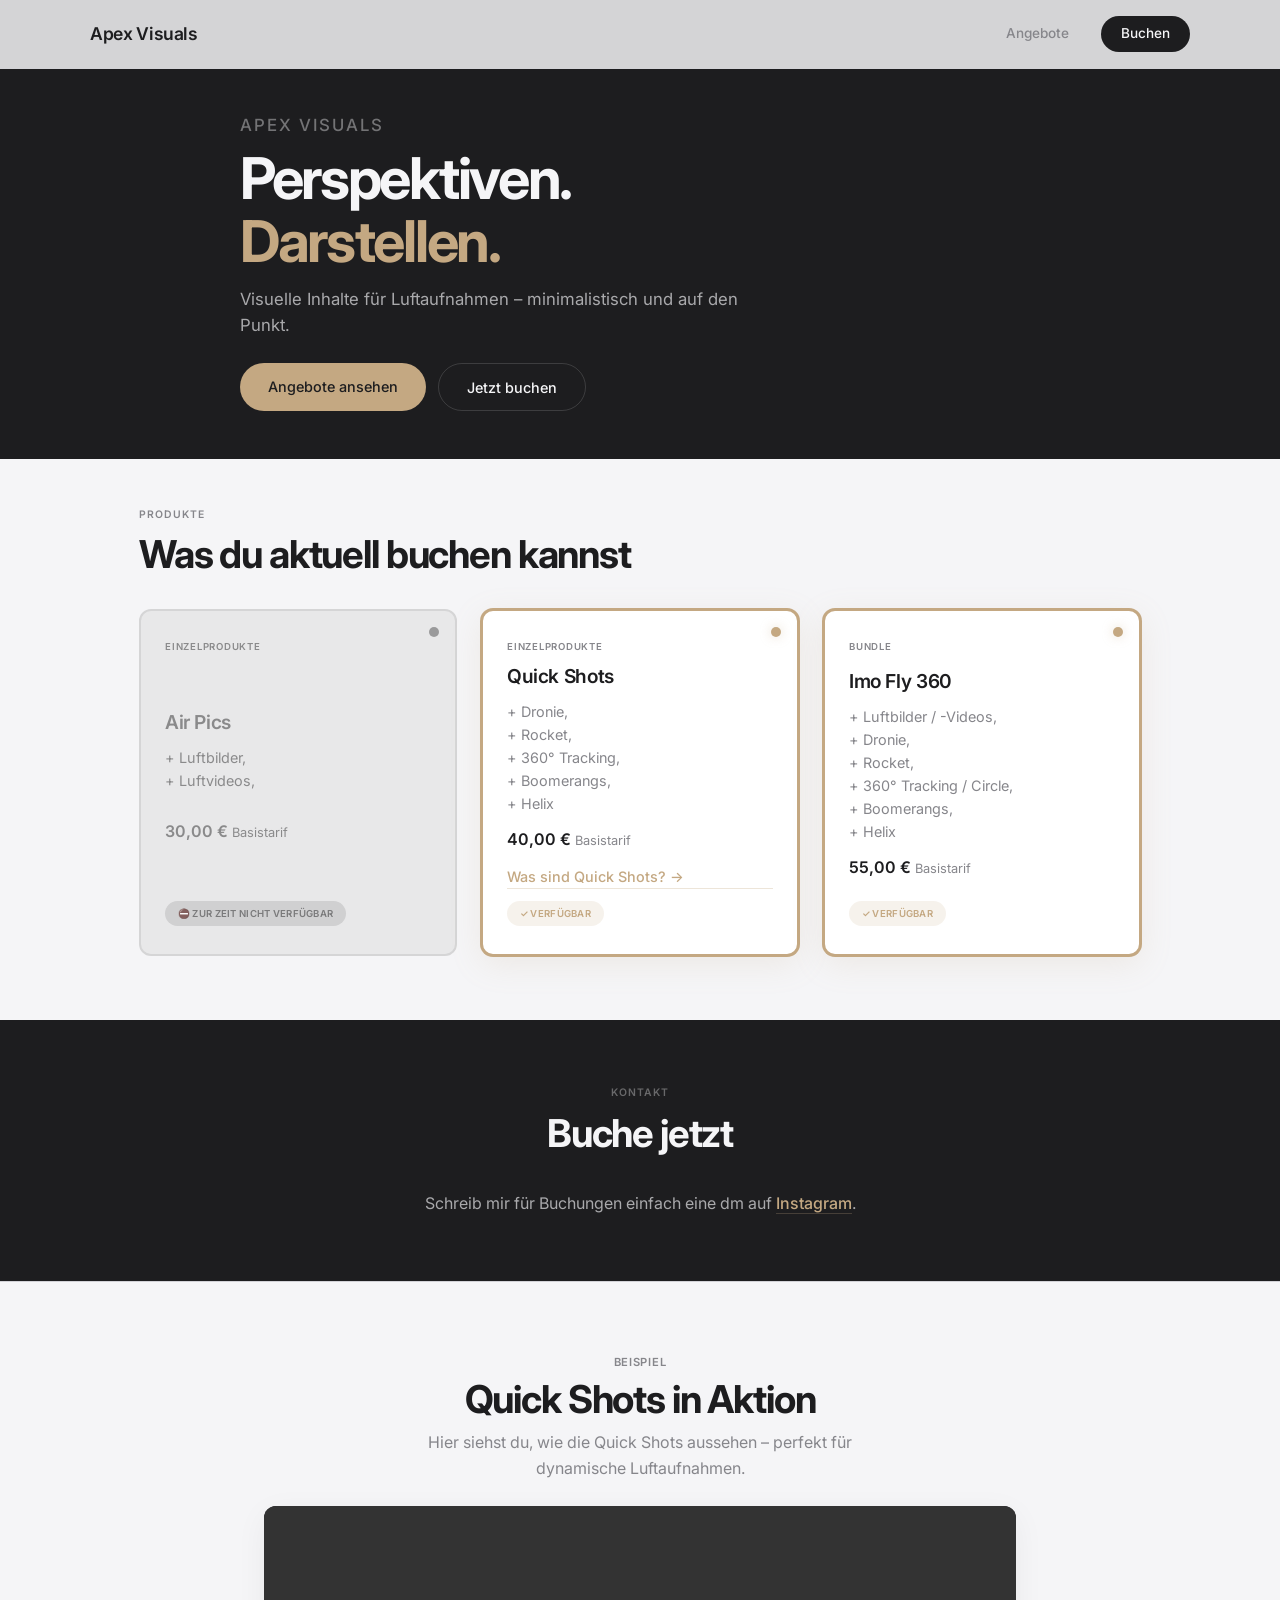
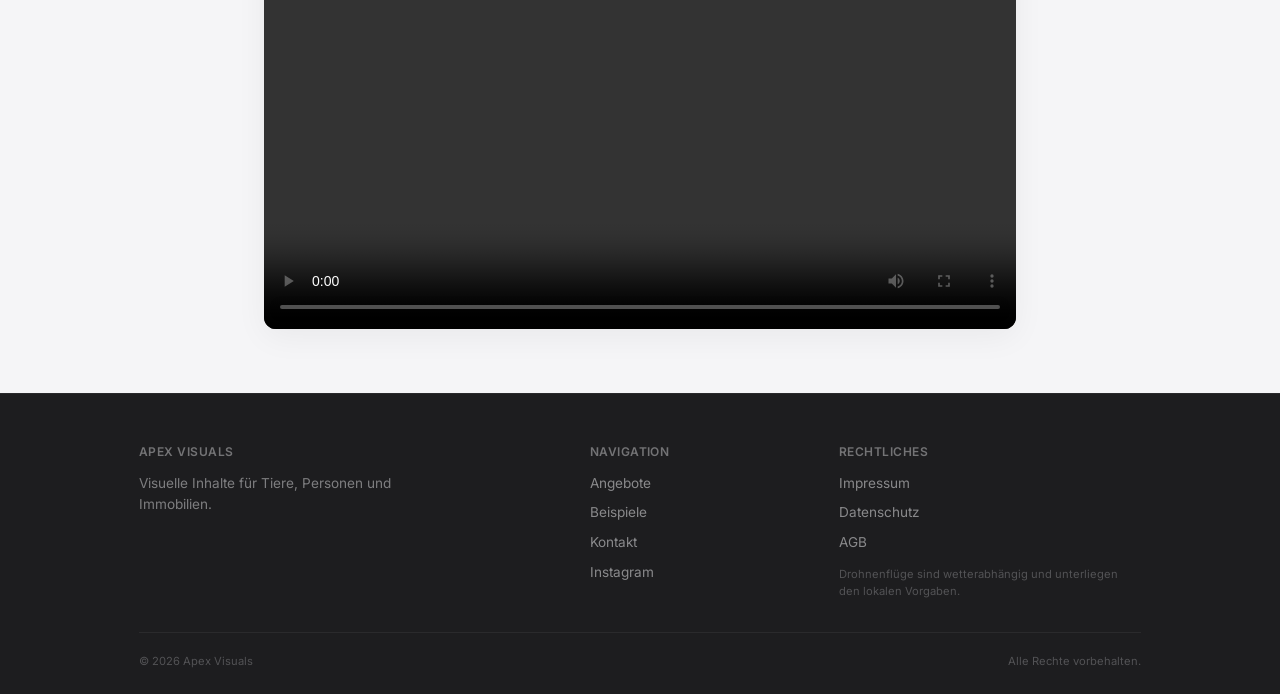
==== index.html @ 13297152 "new file:   assets/css/agb.css 	new file:   assets/css/datenschutz.css 	new file:   assets/css/impre" ====
<!DOCTYPE html>
<html lang="de">
<head>
    <meta charset="UTF-8" />
    <meta name="viewport" content="width=device-width, initial-scale=1.0" />
    <title>Apex Visuals | Fotografie</title>
    <link rel="preconnect" href="https://fonts.googleapis.com" />
    <link rel="preconnect" href="https://fonts.gstatic.com" crossorigin />
    <link href="https://fonts.googleapis.com/css2?family=Inter:opsz,wght@14..32,300;14..32,400;14..32,500;14..32,600;14..32,700&display=swap" rel="stylesheet" />
    <link rel="icon" href="assets/favicon/favicon.png" />
    <style>
        /* ============================================
               RESET & BASE
            ============================================ */
        *,
        *::before,
        *::after {
            margin: 0;
            padding: 0;
            box-sizing: border-box;
        }

        :root {
            --color-bg: #f5f5f7;
            --color-bg-dark: #1d1d1f;
            --color-text: #1d1d1f;
            --color-text-secondary: #86868b;
            --color-accent: #c4a882;
            --color-accent-hover: #b3977a;
            --color-accent-glow: rgba(196, 168, 130, 0.15);
            --color-card-bg: #ffffff;
            --color-border: #d2d2d7;
            --radius: 0.75rem;
            --radius-pill: 9999px;
            --font-family: 'Inter', -apple-system, BlinkMacSystemFont, 'SF Pro Display', 'Helvetica Neue', sans-serif;
            --transition: 0.8s cubic-bezier(0.2, 0.8, 0.2, 1);
        }

        html {
            scroll-behavior: smooth;
            -webkit-font-smoothing: antialiased;
            -moz-osx-font-smoothing: grayscale;
        }

        body {
            background-color: var(--color-bg);
            color: var(--color-text);
            font-family: var(--font-family);
            font-weight: 400;
            line-height: 1.6;
        }

        a {
            color: inherit;
            text-decoration: none;
            transition: color var(--transition);
        }

        /* ============================================
               UTILITY
            ============================================ */
        .container {
            max-width: 1100px;
            margin: 0 auto;
            padding: 0 1.5rem;
        }

        .label {
            font-size: 0.7rem;
            font-weight: 600;
            letter-spacing: 0.06em;
            text-transform: uppercase;
            color: var(--color-text-secondary);
            margin-bottom: 0.5rem;
        }

        .sr-only {
            position: absolute;
            width: 1px;
            height: 1px;
            padding: 0;
            margin: -1px;
            overflow: hidden;
            clip: rect(0, 0, 0, 0);
            border: 0;
        }

        /* ============================================
               ANIMATIONS
            ============================================ */
        @keyframes rise-in {
            from {
                opacity: 0;
                transform: translateY(24px);
            }
            to {
                opacity: 1;
                transform: translateY(0);
            }
        }

        @keyframes nav-enter {
            from {
                opacity: 0;
                transform: translateY(-12px);
            }
            to {
                opacity: 1;
                transform: translateY(0);
            }
        }

        @keyframes footer-enter {
            from {
                opacity: 0;
                transform: translateY(28px);
            }
            to {
                opacity: 1;
                transform: translateY(0);
            }
        }

        @keyframes footer-col-in {
            from {
                opacity: 0;
                transform: translateY(18px);
            }
            to {
                opacity: 1;
                transform: translateY(0);
            }
        }

        @keyframes pulse-dot {
            0%,
            100% {
                box-shadow: 0 0 8px rgba(196, 168, 130, 0.3);
            }
            50% {
                box-shadow: 0 0 20px rgba(196, 168, 130, 0.6);
            }
        }

        .animate-in {
            opacity: 0;
            animation: rise-in 1800ms cubic-bezier(0.2, 0.8, 0.2, 1) both;
        }

        /* ============================================
               VIEWPORT-SCROLL ANIMATIONEN (nur für Video & Footer)
               Gleiche Werte wie die oberen Animationen
            ============================================ */
        .animate-on-scroll {
            opacity: 0;
            transform: translateY(24px);
            transition: opacity 1800ms cubic-bezier(0.2, 0.8, 0.2, 1),
                        transform 1800ms cubic-bezier(0.2, 0.8, 0.2, 1);
        }

        .animate-on-scroll.visible {
            opacity: 1;
            transform: translateY(0);
        }

        /* Verzögerungen – angepasst an die oberen Animationen */
        .animate-on-scroll .delay-1 { transition-delay: 0.08s; }
        .animate-on-scroll .delay-2 { transition-delay: 0.16s; }
        .animate-on-scroll .delay-3 { transition-delay: 0.24s; }
        .animate-on-scroll .delay-4 { transition-delay: 0.32s; }

        /* Footer-Spalten mit größeren Abständen (wie ursprünglich) */
        .footer-col-1 { transition-delay: 0.10s; }
        .footer-col-2 { transition-delay: 0.20s; }
        .footer-col-3 { transition-delay: 0.30s; }

        @media (prefers-reduced-motion: reduce) {
            .animate-in {
                opacity: 1;
                animation: none;
            }
            .animate-on-scroll {
                opacity: 1;
                transform: none;
                transition: none;
            }
            .animate-on-scroll * {
                transition-delay: 0s !important;
            }
            .header,
            .logo,
            .card,
            .contact p,
            .footer,
            .footer-col {
                opacity: 1;
                animation: none;
            }
        }

        /* ============================================
               HEADER
            ============================================ */
        .header {
            position: fixed;
            top: 0;
            left: 0;
            right: 0;
            z-index: 100;
            padding: 1rem 1.5rem;
            background: rgba(245, 245, 247, 0.85);
            backdrop-filter: blur(20px);
            -webkit-backdrop-filter: blur(20px);
            border-bottom: 1px solid rgba(210, 210, 215, 0.3);
            animation: nav-enter 1600ms cubic-bezier(0.2, 0.8, 0.2, 1) both;
        }

        .header .container {
            display: flex;
            align-items: center;
            justify-content: space-between;
            padding: 0;
        }

        .logo {
            font-size: 1.1rem;
            font-weight: 600;
            letter-spacing: -0.02em;
            color: var(--color-text);
            transition: color var(--transition);
            animation: rise-in 1600ms 280ms cubic-bezier(0.2, 0.8, 0.2, 1) both;
        }

        .logo:hover {
            color: var(--color-accent);
        }

        .nav-links {
            display: flex;
            gap: 2rem;
            align-items: center;
        }

        .nav-link {
            font-size: 0.85rem;
            font-weight: 500;
            color: var(--color-text-secondary);
            transition: color var(--transition);
            position: relative;
        }

        .nav-link:hover {
            color: var(--color-text);
        }

        .nav-link-cta {
            background: var(--color-text);
            color: var(--color-bg);
            padding: 0.45rem 1.25rem;
            border-radius: var(--radius-pill);
            font-weight: 500;
            font-size: 0.85rem;
            transition: background var(--transition), transform var(--transition);
        }

        .nav-link-cta:hover {
            background: var(--color-accent);
            color: var(--color-text);
            transform: scale(0.97);
        }

        /* ============================================
               HERO — KOMPAKT
            ============================================ */
        .hero {
            padding: 7rem 1.5rem 3rem;
            background: var(--color-bg-dark);
            color: #f5f5f7;
        }

        .hero .container {
            max-width: 800px;
            padding: 0;
        }

        .hero .label {
            color: rgba(245, 245, 247, 0.4);
            font-weight: 500;
            letter-spacing: 0.12em;
            margin-bottom: 0.5rem;
            animation-delay: 600ms;
        }

        .hero h1 {
            font-size: clamp(2.2rem, 6vw, 3.6rem);
            font-weight: 700;
            letter-spacing: -0.04em;
            line-height: 1.1;
            margin-bottom: 0.75rem;
            animation-delay: 840ms;
        }

        .hero h1 .accent {
            color: var(--color-accent);
        }

        .hero p {
            font-size: 1.05rem;
            max-width: 500px;
            color: rgba(245, 245, 247, 0.65);
            line-height: 1.6;
            margin-bottom: 1.5rem;
            font-weight: 400;
            animation-delay: 1080ms;
        }

        .hero-actions {
            display: flex;
            flex-wrap: wrap;
            gap: 0.75rem;
            animation-delay: 1320ms;
        }

        .btn {
            display: inline-block;
            padding: 0.7rem 1.75rem;
            border-radius: var(--radius-pill);
            font-weight: 500;
            font-size: 0.9rem;
            transition: background var(--transition), color var(--transition), transform var(--transition);
            cursor: pointer;
            border: none;
            text-align: center;
        }

        .btn-primary {
            background: var(--color-accent);
            color: var(--color-bg-dark);
        }

        .btn-primary:hover {
            background: var(--color-accent-hover);
            transform: scale(0.97);
        }

        .btn-secondary {
            background: transparent;
            color: #f5f5f7;
            border: 1.5px solid rgba(245, 245, 247, 0.15);
        }

        .btn-secondary:hover {
            background: rgba(245, 245, 247, 0.05);
            border-color: rgba(245, 245, 247, 0.3);
            transform: scale(0.97);
        }

        /* ============================================
               SERVICES — mit visueller Verfügbarkeit
            ============================================ */
        .services {
            padding: 3rem 1.5rem 4rem;
            background: var(--color-bg);
        }

        .services .container {
            max-width: 1050px;
        }

        .section-heading {
            margin-bottom: 2rem;
        }

        .section-heading h2 {
            font-size: clamp(1.6rem, 3vw, 2.4rem);
            font-weight: 700;
            letter-spacing: -0.03em;
            color: var(--color-text);
            line-height: 1.2;
            margin-top: 0.5rem;
        }

        .section-heading .label {
            font-size: 0.65rem;
            letter-spacing: 0.1em;
            color: var(--color-text-secondary);
        }

        .section-heading.animate-in {
            animation-delay: 1560ms;
        }

        .cards-grid {
            display: grid;
            grid-template-columns: repeat(3, 1fr);
            gap: 1.5rem;
        }

        /* ===== BASIS CARD ===== */
        .card {
            background: var(--color-card-bg);
            border-radius: var(--radius);
            padding: 1.75rem 1.5rem;
            transition: transform var(--transition), box-shadow var(--transition), opacity var(--transition), border-color var(--transition);
            display: flex;
            flex-direction: column;
            border: 2px solid var(--color-border);
            min-height: 320px;
            opacity: 0;
            animation: rise-in 1800ms cubic-bezier(0.2, 0.8, 0.2, 1) both;
            position: relative;
        }

        .card:nth-child(1) {
            animation-delay: 1740ms;
        }
        .card:nth-child(2) {
            animation-delay: 1920ms;
        }
        .card:nth-child(3) {
            animation-delay: 2100ms;
        }

        .card:hover {
            transform: translateY(-3px);
        }

        /* ===== NICHT VERFÜGBAR — KOMPLETT AUSGEGRAUT ===== */
        .card-off {
            opacity: 0.5;
            border-color: #d5d5d8;
            background: #e8e8ea;
            filter: grayscale(0.8);
        }

        .card-off:hover {
            transform: none;
            box-shadow: none;
            cursor: default;
        }

        .card-off * {
            color: #8a8a8f !important;
        }

        .card-off .card-label {
            color: #8a8a8f !important;
        }

        .card-off h3 {
            color: #8a8a8f !important;
        }

        .card-off p {
            color: #8a8a8f !important;
        }

        .card-off .price {
            color: #8a8a8f !important;
        }

        .card-off .price small {
            color: #8a8a8f !important;
        }

        .card-off .badge {
            background: #d0d0d3 !important;
            color: #7a7a7f !important;
        }

        .card-off .availability-dot {
            background: #9a9a9f !important;
            box-shadow: none !important;
            animation: none !important;
        }

        /* ===== VERFÜGBAR — goldener Akzent ===== */
        .card-on {
            border-color: var(--color-accent);
            box-shadow: 0 0 0 1px var(--color-accent), 0 8px 32px var(--color-accent-glow);
            background: var(--color-card-bg);
            opacity: 1;
            filter: none;
        }

        .card-on:hover {
            box-shadow: 0 0 0 1px var(--color-accent), 0 16px 48px rgba(196, 168, 130, 0.2);
        }

        .card-on .card-label {
            color: var(--color-accent);
        }

        .card-on .badge {
            background: rgba(196, 168, 130, 0.15);
            color: var(--color-accent);
        }

        .card-on .availability-dot {
            background: var(--color-accent);
            box-shadow: 0 0 12px rgba(196, 168, 130, 0.4);
            animation: pulse-dot 2s ease-in-out infinite;
        }

        /* Verfügbarkeits-Indikator (kleiner Punkt oben rechts) */
        .card .availability-dot {
            position: absolute;
            top: 1rem;
            right: 1rem;
            width: 10px;
            height: 10px;
            border-radius: 50%;
            flex-shrink: 0;
            transition: background var(--transition), box-shadow var(--transition);
        }

        .card .card-label {
            font-size: 0.6rem;
            font-weight: 600;
            letter-spacing: 0.08em;
            text-transform: uppercase;
            color: var(--color-text-secondary);
            margin-bottom: 0.4rem;
            transition: color var(--transition);
        }

        .card h3 {
            font-size: 1.2rem;
            font-weight: 600;
            letter-spacing: -0.02em;
            margin-bottom: 0.5rem;
            color: var(--color-text);
            transition: color var(--transition);
        }

        .card p {
            font-size: 0.9rem;
            color: var(--color-text-secondary);
            line-height: 1.6;
            margin-bottom: 0.5rem;
            flex: 1;
            transition: color var(--transition);
        }

        .card .price {
            font-weight: 600;
            font-size: 1rem;
            color: var(--color-text);
            margin-top: 0.25rem;
            transition: color var(--transition);
        }

        .card .price small {
            font-weight: 400;
            font-size: 0.8rem;
            color: var(--color-text-secondary);
        }

        .badge {
            display: inline-block;
            font-size: 0.6rem;
            font-weight: 600;
            letter-spacing: 0.03em;
            text-transform: uppercase;
            padding: 0.3rem 0.8rem;
            border-radius: var(--radius-pill);
            margin-top: 0.75rem;
            align-self: flex-start;
            background: #f0f0f2;
            color: var(--color-text-secondary);
            transition: background var(--transition), color var(--transition);
        }

        .badge .badge-icon {
            display: inline-block;
            margin-right: 4px;
        }

        .badge-on .badge-icon {
            color: var(--color-accent);
        }

        /* ============================================
               CONTACT
            ============================================ */
        .contact {
            padding: 4rem 1.5rem;
            background: var(--color-bg-dark);
            color: #f5f5f7;
            text-align: center;
        }

        .contact .container {
            max-width: 600px;
        }

        .contact .section-heading h2 {
            color: #f5f5f7;
        }

        .contact .section-heading .label {
            color: rgba(245, 245, 247, 0.35);
        }

        .contact .section-heading.animate-in {
            animation-delay: 2280ms;
        }

        .contact p {
            font-size: 1rem;
            color: rgba(245, 245, 247, 0.65);
            line-height: 1.8;
            opacity: 0;
            animation: rise-in 1800ms 2460ms cubic-bezier(0.2, 0.8, 0.2, 1) both;
        }

        .contact a {
            color: var(--color-accent);
            font-weight: 500;
            border-bottom: 1px solid rgba(196, 168, 130, 0.25);
            transition: border-color var(--transition), color var(--transition);
        }

        .contact a:hover {
            color: var(--color-accent-hover);
            border-color: var(--color-accent);
        }

        /* ============================================
               VIDEO SECTION (nur diese und Footer haben Viewport-Animation)
            ============================================ */
        .video-section {
            padding: 4rem 1.5rem;
            background: var(--color-bg);
            border-top: 1px solid var(--color-border);
        }

        .video-section .container {
            max-width: 800px;
            text-align: center;
        }

        .video-wrapper {
            position: relative;
            padding-bottom: 56.25%; /* 16:9 */
            height: 0;
            overflow: hidden;
            border-radius: var(--radius);
            box-shadow: 0 8px 32px rgba(0,0,0,0.05);
            background: var(--color-bg-dark);
            margin-top: 1.5rem;
        }

        .video-wrapper iframe,
        .video-wrapper video {
            position: absolute;
            top: 0;
            left: 0;
            width: 100%;
            height: 100%;
            border: 0;
        }

        .video-section .label {
            color: var(--color-text-secondary);
        }

        .video-section h2 {
            font-size: clamp(1.6rem, 3vw, 2.4rem);
            font-weight: 700;
            letter-spacing: -0.03em;
            color: var(--color-text);
            line-height: 1.2;
            margin-top: 0.25rem;
        }

        .video-section p {
            color: var(--color-text-secondary);
            max-width: 500px;
            margin: 0.5rem auto 0;
        }

        /* ============================================
               FOOTER
            ============================================ */
        .footer {
            background: var(--color-bg-dark);
            padding: 3rem 1.5rem 1.5rem;
            border-top: 1px solid rgba(245, 245, 247, 0.06);
        }

        .footer .container {
            max-width: 1050px;
        }

        .footer-grid {
            display: grid;
            grid-template-columns: 2fr 1fr 1.5fr;
            gap: 3rem;
            padding-bottom: 2rem;
            border-bottom: 1px solid rgba(245, 245, 247, 0.06);
        }

        .footer-col .footer-heading {
            font-size: 0.75rem;
            font-weight: 600;
            letter-spacing: 0.04em;
            text-transform: uppercase;
            color: rgba(245, 245, 247, 0.4);
            margin-bottom: 0.75rem;
        }

        .footer-col .footer-text {
            font-size: 0.85rem;
            color: rgba(245, 245, 247, 0.45);
            line-height: 1.6;
            max-width: 280px;
            font-weight: 400;
        }

        .footer-links {
            display: flex;
            flex-direction: column;
            gap: 0.5rem;
        }

        .footer-links a {
            font-size: 0.85rem;
            color: rgba(245, 245, 247, 0.5);
            transition: color var(--transition);
            font-weight: 400;
        }

        .footer-links a:hover {
            color: rgba(245, 245, 247, 0.8);
        }

        .footer-note {
            font-size: 0.7rem;
            color: rgba(245, 245, 247, 0.25);
            margin-top: 0.75rem;
            line-height: 1.5;
        }

        .footer-bottom {
            display: flex;
            justify-content: space-between;
            align-items: center;
            padding-top: 1.25rem;
            font-size: 0.7rem;
            color: rgba(245, 245, 247, 0.25);
            flex-wrap: wrap;
            gap: 0.5rem;
        }

        /* ============================================
               RESPONSIVE
            ============================================ */
        @media (max-width: 900px) {
            .cards-grid {
                grid-template-columns: repeat(2, 1fr);
            }
            .footer-grid {
                grid-template-columns: 1fr 1fr;
            }
        }

        @media (max-width: 680px) {
            .cards-grid {
                grid-template-columns: 1fr;
            }
            .footer-grid {
                grid-template-columns: 1fr;
                gap: 1.5rem;
            }
            .footer-col .footer-text {
                max-width: 100%;
            }
            .footer-bottom {
                flex-direction: column;
                text-align: center;
            }
        }

        @media (max-width: 768px) {
            .header {
                padding: 0.8rem 1.5rem;
            }
            .nav-links {
                gap: 1rem;
            }
            .nav-link {
                font-size: 0.8rem;
            }
            .nav-link-cta {
                padding: 0.3rem 0.9rem;
                font-size: 0.75rem;
            }
            .hero {
                padding: 6rem 1.5rem 2rem;
            }
            .hero h1 {
                font-size: 2rem;
            }
            .hero p {
                font-size: 0.95rem;
            }
            .hero-actions .btn {
                width: 100%;
                text-align: center;
            }
        }

        @media (max-width: 480px) {
            .card {
                padding: 1.5rem;
                min-height: auto;
            }
            .section-heading h2 {
                font-size: 1.4rem;
            }
            .contact p {
                font-size: 0.95rem;
            }
        }

        /* Focus */
        a:focus-visible,
        button:focus-visible {
            outline: 2px solid var(--color-accent);
            outline-offset: 3px;
        }
    </style>
</head>
<body>

    <!-- ===== HEADER ===== -->
    <header class="header" role="banner">
        <div class="container">
            <a href="index.html" class="logo" aria-label="Apex Visuals – Zur Startseite">Apex Visuals</a>
            <nav class="nav-links" aria-label="Hauptnavigation">
                <a href="index.html#services" class="nav-link">Angebote</a>
                <a href="index.html#contact" class="nav-link nav-link-cta">Buchen</a>
            </nav>
        </div>
    </header>

    <!-- ===== MAIN ===== -->

    <!-- HERO -->
    <section id="top" class="hero" aria-labelledby="hero-title">
        <div class="container">
            <p class="label animate-in" style="animation-delay:600ms;">Apex Visuals</p>
            <h1 id="hero-title" class="animate-in" style="animation-delay:840ms;">
                Perspektiven.<br />
                <span class="accent">Darstellen.</span>
            </h1>
            <p class="animate-in" style="animation-delay:1080ms;">
                Visuelle Inhalte für Luftaufnahmen – minimalistisch und auf den Punkt.
            </p>
            <div class="hero-actions animate-in" style="animation-delay:1320ms;">
                <a href="#services" class="btn btn-primary">Angebote ansehen</a>
                <a href="#contact" class="btn btn-secondary">Jetzt buchen</a>
            </div>
        </div>
    </section>

    <!-- SERVICES -->
    <section id="services" class="services" aria-labelledby="services-title">
        <div class="container">
            <div class="section-heading animate-in" style="animation-delay:1560ms;">
                <p class="label">Produkte</p>
                <h2 id="services-title">Was du aktuell buchen kannst</h2>
            </div>

            <div class="cards-grid">

                <!-- Karte 1 – NICHT VERFÜGBAR -->
                <article class="card card-off" style="animation-delay:1740ms;">
                    <span class="availability-dot" aria-hidden="true"></span>
                    <p class="card-label">Einzelprodukte</p>
                    <h3>Air Pics</h3>
                    <p> + Luftbilder,<br>
                        + Luftvideos,<br></p>
                    <p class="price">30,00&nbsp;€ <small>Basistarif</small></p>
                    <span class="badge">⛔ Zur Zeit Nicht verfügbar</span>
                </article>

                <!-- Karte 2 – VERFÜGBAR -->
                <article class="card card-on" style="animation-delay:1920ms;">
                    <span class="availability-dot" aria-hidden="true"></span>
                    <p class="card-label">Einzelprodukte</p>
                    <h3>Quick Shots</h3>
                    <p> + Dronie,<br>
                        + Rocket,<br>
                        + 360° Tracking,<br>
                        + Boomerangs,<br>
                        + Helix</p>
                    <p class="price">40,00&nbsp;€ <small>Basistarif</small></p>
                    <a href="#video" style="color: var(--color-accent); font-weight: 500; font-size: 0.9rem; margin-top: 0.25rem; display: inline-block; border-bottom: 1px solid rgba(196, 168, 130, 0.3); transition: border-color var(--transition);">Was sind Quick Shots? →</a>
                    <span class="badge">✓ Verfügbar</span>
                </article>

                <!-- Karte 3 – VERFÜGBAR -->
                <article class="card card-on" style="animation-delay:2100ms;">
                    <span class="availability-dot" aria-hidden="true"></span>
                    <p class="card-label">Bundle</p>
                    <h3>Imo Fly 360</h3>
                    <p> + Luftbilder / -Videos,<br>
                        + Dronie,<br>
                        + Rocket,<br>
                        + 360° Tracking / Circle,<br>
                        + Boomerangs,<br>
                        + Helix</p>
                    <p class="price">55,00&nbsp;€ <small>Basistarif</small></p>
                    <span class="badge badge-on">✓ Verfügbar</span>
                </article>

            </div>
        </div>
    </section>

    <!-- ===== CONTACT ===== -->
    <section id="contact" class="contact" aria-labelledby="contact-title">
        <div class="container">
            <div class="section-heading animate-in" style="animation-delay:2280ms;">
                <p class="label">Kontakt</p>
                <h2 id="contact-title">Buche jetzt</h2>
            </div>
            <p style="animation: rise-in 1800ms 2460ms cubic-bezier(0.2, 0.8, 0.2, 1) both; opacity:0;">
                Schreib mir für Buchungen einfach eine dm auf
                <a href="https://www.instagram.com/milan_.1410/" target="_blank" rel="noopener noreferrer">Instagram</a>.
            </p>
        </div>
    </section>

    <!-- ===== VIDEO SECTION (Viewport-Animation) ===== -->
    <section id="video" class="video-section" aria-labelledby="video-title">
        <div class="container">
            <p class="label animate-on-scroll delay-1">Beispiel</p>
            <h2 id="video-title" class="animate-on-scroll delay-2">Quick Shots in Aktion</h2>
            <p class="animate-on-scroll delay-3">Hier siehst du, wie die Quick Shots aussehen – perfekt für dynamische Luftaufnahmen.</p>

            <div class="video-wrapper animate-on-scroll delay-4">
                <video controls preload="metadata">
                    <source src="assets/video/quick-shots.mp4" type="video/mp4" />
                    Dein Browser unterstützt dieses Video nicht.
                </video>
            </div>
        </div>
    </section>

    <!-- ===== FOOTER (Viewport-Animation) ===== -->
    <footer class="footer" role="contentinfo">
        <div class="container">
            <div class="footer-grid">
                <div class="footer-col animate-on-scroll footer-col-1">
                    <p class="footer-heading">Apex Visuals</p>
                    <p class="footer-text">
                        Visuelle Inhalte für Tiere, Personen und Immobilien.
                    </p>
                </div>
                <div class="footer-col animate-on-scroll footer-col-2">
                    <p class="footer-heading">Navigation</p>
                    <div class="footer-links">
                        <a href="index.html#services">Angebote</a>
                        <a href="index.html#video">Beispiele</a>
                        <a href="index.html#contact">Kontakt</a>
                        <a href="https://www.instagram.com/milan_.1410/" target="_blank" rel="noopener noreferrer">Instagram</a>
                    </div>
                </div>
                <div class="footer-col animate-on-scroll footer-col-3">
                    <p class="footer-heading">Rechtliches</p>
                    <div class="footer-links">
                        <a href="legal/impressum/">Impressum</a>
                        <a href="legal/datenschutz/">Datenschutz</a>
                        <a href="legal/agb/">AGB</a>
                    </div>
                    <p class="footer-note">
                        Drohnenflüge sind wetterabhängig und unterliegen den lokalen Vorgaben.
                    </p>
                </div>
            </div>
            <div class="footer-bottom">
                <span>&copy; 2026 Apex Visuals</span>
                <span>Alle Rechte vorbehalten.</span>
            </div>
        </div>
    </footer>

    <!-- ===== INTERSECTION OBSERVER (nur für Video & Footer) ===== -->
    <script>
        (function() {
            'use strict';

            // Nur Elemente mit der Klasse 'animate-on-scroll' beobachten
            const elements = document.querySelectorAll('.animate-on-scroll');

            if (elements.length === 0) return;

            const observer = new IntersectionObserver((entries) => {
                entries.forEach(entry => {
                    if (entry.isIntersecting) {
                        entry.target.classList.add('visible');
                        observer.unobserve(entry.target);
                    }
                });
            }, {
                root: null,
                rootMargin: '0px 0px -30px 0px',
                threshold: 0.1
            });

            elements.forEach(el => {
                observer.observe(el);
            });

        })();
    </script>

</body>
</html>
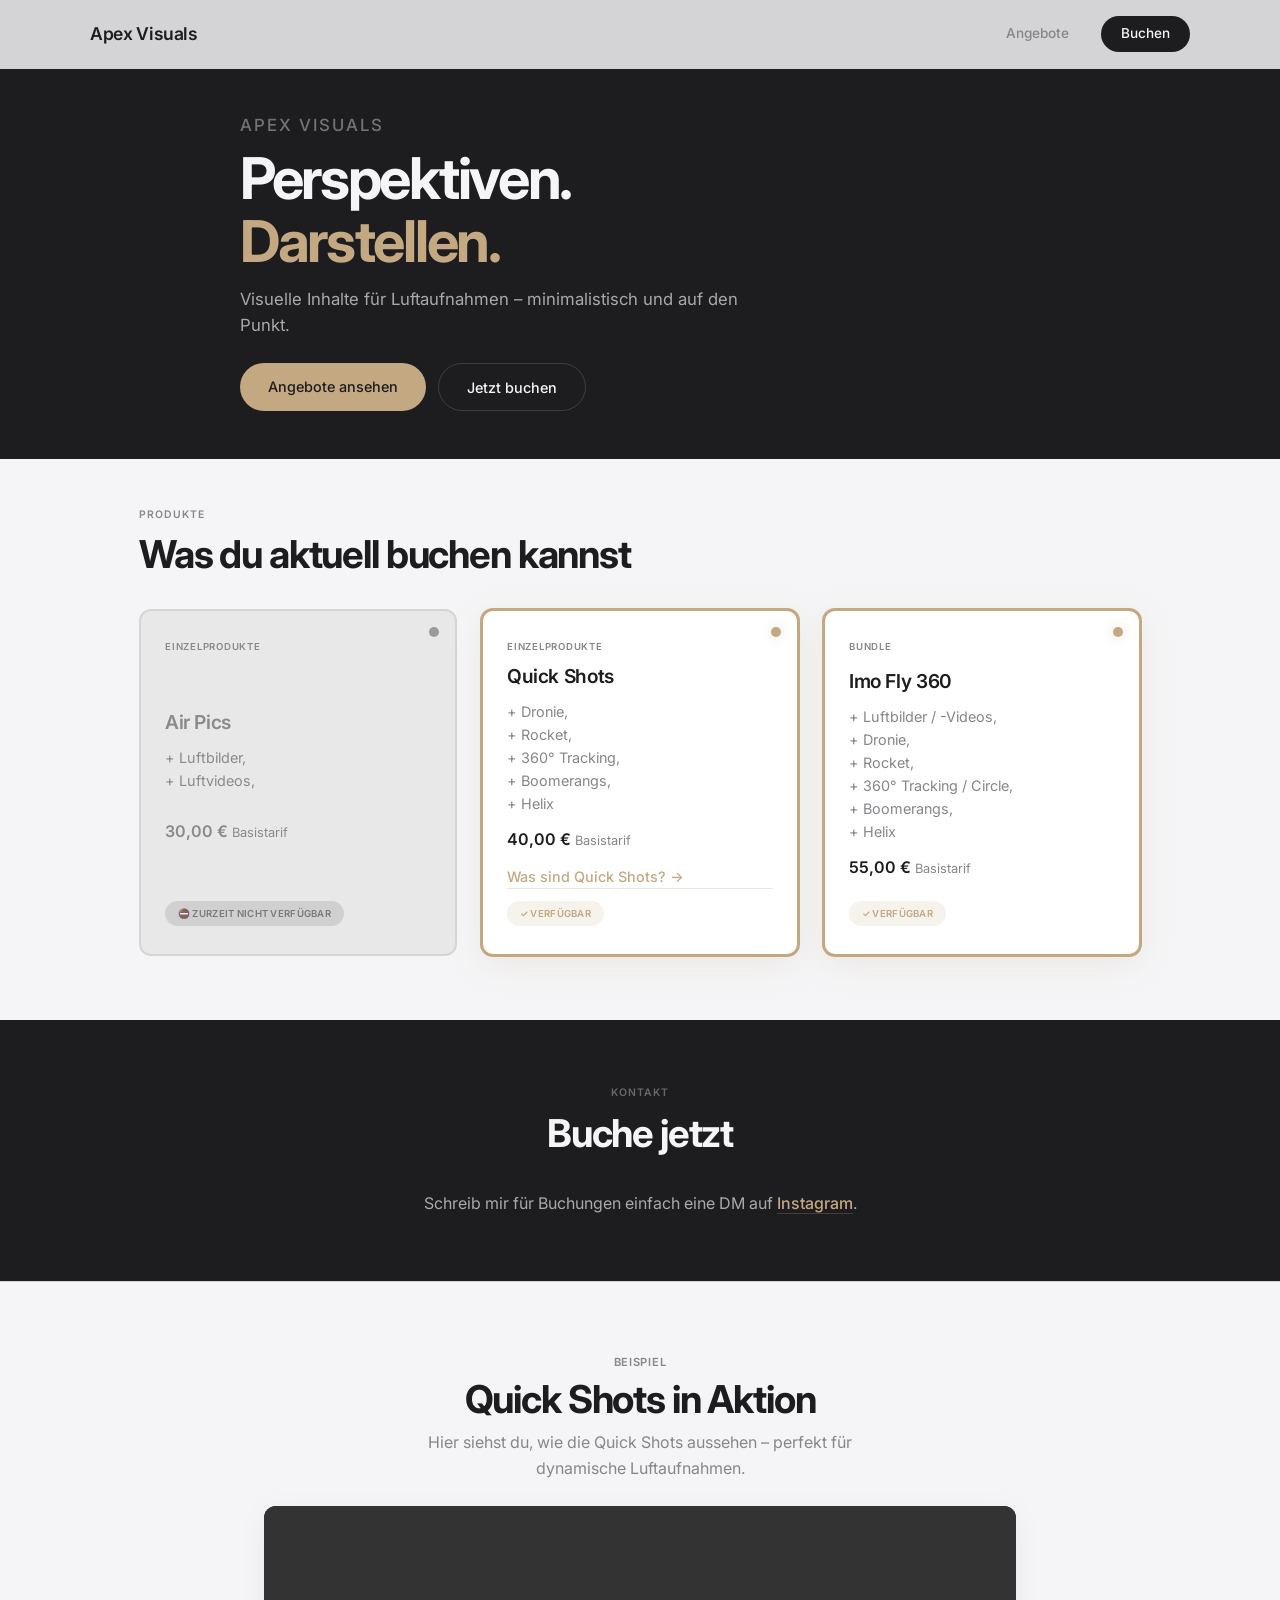
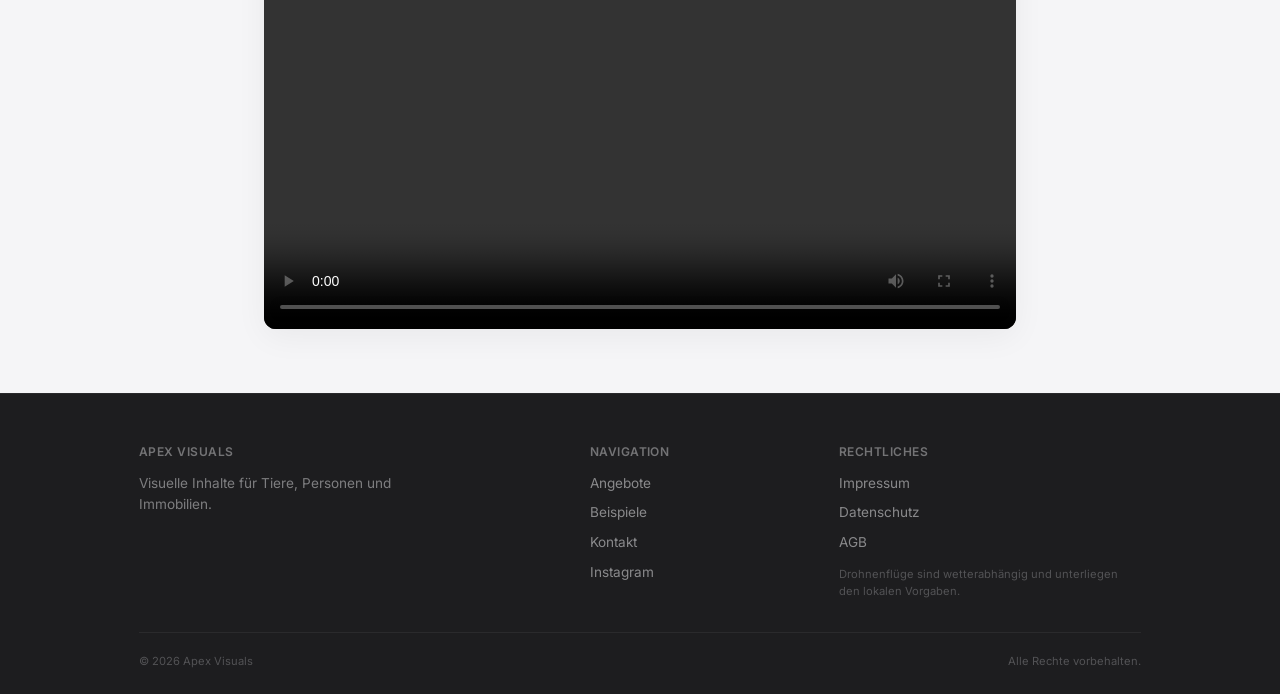
==== commit 8983dc0d: "Fixxed general Typos 	modified:   index.html" ====
--- a/index.html
+++ b/index.html
@@ -883,7 +883,7 @@
                     <p> + Luftbilder,<br>
                         + Luftvideos,<br></p>
                     <p class="price">30,00&nbsp;€ <small>Basistarif</small></p>
-                    <span class="badge">⛔ Zur Zeit Nicht verfügbar</span>
+                    <span class="badge">⛔ Zurzeit Nicht verfügbar</span>
                 </article>
 
                 <!-- Karte 2 – VERFÜGBAR -->
@@ -928,7 +928,7 @@
                 <h2 id="contact-title">Buche jetzt</h2>
             </div>
             <p style="animation: rise-in 1800ms 2460ms cubic-bezier(0.2, 0.8, 0.2, 1) both; opacity:0;">
-                Schreib mir für Buchungen einfach eine dm auf
+                Schreib mir für Buchungen einfach eine DM auf
                 <a href="https://www.instagram.com/milan_.1410/" target="_blank" rel="noopener noreferrer">Instagram</a>.
             </p>
         </div>
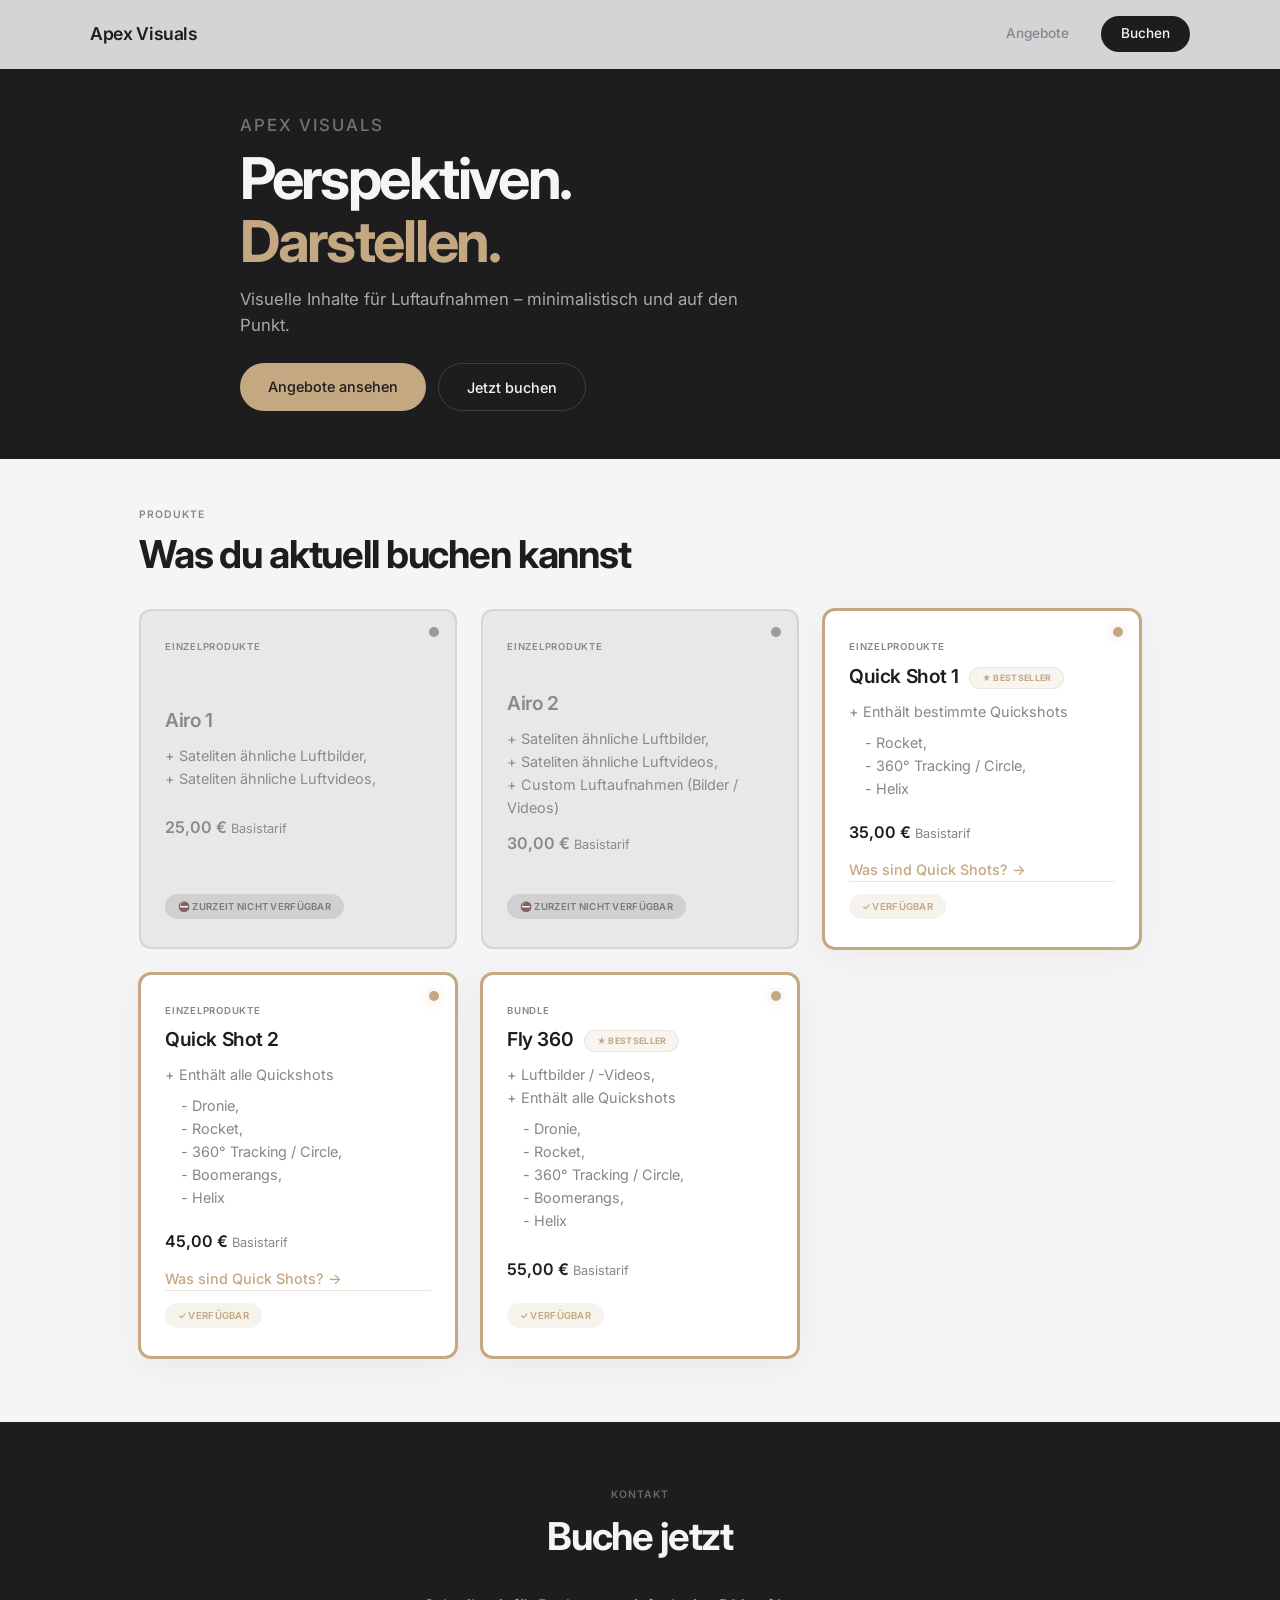
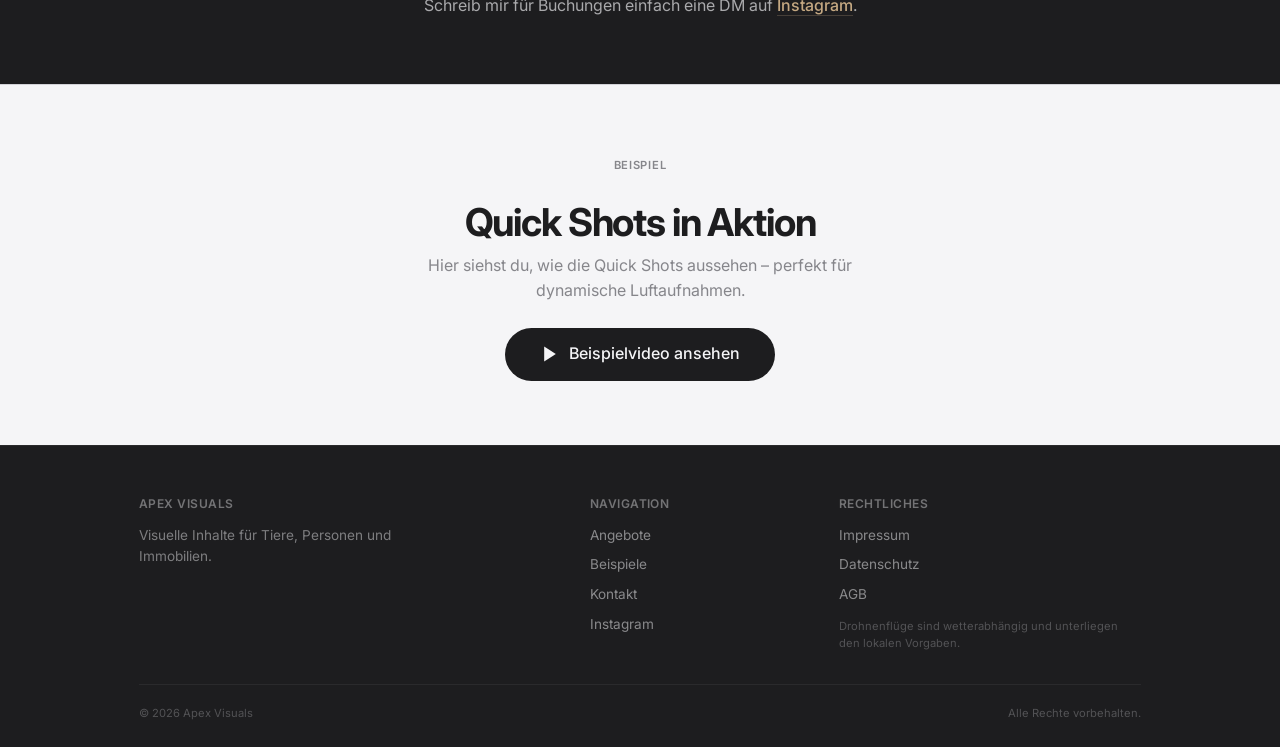
==== commit ab53630b: "Changes to be committed: 	deleted:    assets/video/quick-shots.mp4 	modified:   index.html" ====
--- a/index.html
+++ b/index.html
@@ -411,15 +411,12 @@
             position: relative;
         }
 
-        .card:nth-child(1) {
-            animation-delay: 1740ms;
-        }
-        .card:nth-child(2) {
-            animation-delay: 1920ms;
-        }
-        .card:nth-child(3) {
-            animation-delay: 2100ms;
-        }
+        /* 5 Cards mit individuellen Verzögerungen */
+        .card:nth-child(1) { animation-delay: 1740ms; }
+        .card:nth-child(2) { animation-delay: 1860ms; }
+        .card:nth-child(3) { animation-delay: 1980ms; }
+        .card:nth-child(4) { animation-delay: 2100ms; }
+        .card:nth-child(5) { animation-delay: 2220ms; }
 
         .card:hover {
             transform: translateY(-3px);
@@ -580,6 +577,95 @@
             color: var(--color-accent);
         }
 
+        /* ===== BESTSELLER-BADGE ===== */
+        .bestseller-badge {
+            display: inline-block;
+            font-size: 0.55rem;
+            font-weight: 700;
+            letter-spacing: 0.04em;
+            text-transform: uppercase;
+            padding: 0.2rem 0.7rem;
+            border-radius: var(--radius-pill);
+            background: rgba(134, 134, 139, 0.12);
+            color: var(--color-text-secondary);
+            margin-left: 0.4rem;
+            vertical-align: middle;
+            border: 1px solid rgba(134, 134, 139, 0.15);
+        }
+
+        .card-on .bestseller-badge {
+            background: rgba(196, 168, 130, 0.12);
+            color: var(--color-accent);
+            border-color: rgba(196, 168, 130, 0.2);
+        }
+
+        .card-off .bestseller-badge {
+            opacity: 0.5;
+        }
+
+        /* ============================================
+               VIDEO SECTION
+            ============================================ */
+        .video-section {
+            padding: 4rem 1.5rem;
+            background: var(--color-bg);
+            border-top: 1px solid var(--color-border);
+        }
+
+        .video-section .container {
+            max-width: 800px;
+            text-align: center;
+        }
+
+        .video-section .label {
+            color: var(--color-text-secondary);
+        }
+
+        .video-section h2 {
+            font-size: clamp(1.6rem, 3vw, 2.4rem);
+            font-weight: 700;
+            letter-spacing: -0.03em;
+            color: var(--color-text);
+            line-height: 1.2;
+            margin-top: 0.25rem;
+        }
+
+        .video-section p {
+            color: var(--color-text-secondary);
+            max-width: 500px;
+            margin: 0.5rem auto 1.5rem;
+        }
+
+        .video-link-btn {
+            display: inline-flex;
+            align-items: center;
+            gap: 0.6rem;
+            padding: 0.85rem 2.2rem;
+            border-radius: var(--radius-pill);
+            background: var(--color-bg-dark);
+            color: #f5f5f7;
+            font-weight: 500;
+            font-size: 1rem;
+            transition: background var(--transition), transform var(--transition), box-shadow var(--transition);
+            border: none;
+            cursor: pointer;
+            text-decoration: none;
+        }
+
+        .video-link-btn:hover {
+            background: var(--color-accent);
+            color: var(--color-bg-dark);
+            transform: scale(0.97);
+            box-shadow: 0 8px 32px rgba(196, 168, 130, 0.25);
+        }
+
+        .video-link-btn svg {
+            width: 20px;
+            height: 20px;
+            fill: currentColor;
+            flex-shrink: 0;
+        }
+
         /* ============================================
                CONTACT
             ============================================ */
@@ -624,60 +710,6 @@
         .contact a:hover {
             color: var(--color-accent-hover);
             border-color: var(--color-accent);
-        }
-
-        /* ============================================
-               VIDEO SECTION (nur diese und Footer haben Viewport-Animation)
-            ============================================ */
-        .video-section {
-            padding: 4rem 1.5rem;
-            background: var(--color-bg);
-            border-top: 1px solid var(--color-border);
-        }
-
-        .video-section .container {
-            max-width: 800px;
-            text-align: center;
-        }
-
-        .video-wrapper {
-            position: relative;
-            padding-bottom: 56.25%; /* 16:9 */
-            height: 0;
-            overflow: hidden;
-            border-radius: var(--radius);
-            box-shadow: 0 8px 32px rgba(0,0,0,0.05);
-            background: var(--color-bg-dark);
-            margin-top: 1.5rem;
-        }
-
-        .video-wrapper iframe,
-        .video-wrapper video {
-            position: absolute;
-            top: 0;
-            left: 0;
-            width: 100%;
-            height: 100%;
-            border: 0;
-        }
-
-        .video-section .label {
-            color: var(--color-text-secondary);
-        }
-
-        .video-section h2 {
-            font-size: clamp(1.6rem, 3vw, 2.4rem);
-            font-weight: 700;
-            letter-spacing: -0.03em;
-            color: var(--color-text);
-            line-height: 1.2;
-            margin-top: 0.25rem;
-        }
-
-        .video-section p {
-            color: var(--color-text-secondary);
-            max-width: 500px;
-            margin: 0.5rem auto 0;
         }
 
         /* ============================================
@@ -821,6 +853,10 @@
             }
             .contact p {
                 font-size: 0.95rem;
+            }
+            .video-link-btn {
+                width: 100%;
+                justify-content: center;
             }
         }
 
@@ -876,42 +912,83 @@
             <div class="cards-grid">
 
                 <!-- Karte 1 – NICHT VERFÜGBAR -->
-                <article class="card card-off" style="animation-delay:1740ms;">
+                <article class="card card-off">
                     <span class="availability-dot" aria-hidden="true"></span>
                     <p class="card-label">Einzelprodukte</p>
-                    <h3>Air Pics</h3>
-                    <p> + Luftbilder,<br>
-                        + Luftvideos,<br></p>
+                    <h3>Airo 1</h3>
+                    <p> + Sateliten ähnliche Luftbilder,<br>
+                    + Sateliten ähnliche Luftvideos,<br></p>
+                    <p class="price">25,00&nbsp;€ <small>Basistarif</small></p>
+                    <span class="badge">⛔ Zurzeit Nicht verfügbar</span>
+                </article>
+
+                <!-- Karte 2 – NICHT VERFÜGBAR -->
+                <article class="card card-off">
+                    <span class="availability-dot" aria-hidden="true"></span>
+                    <p class="card-label">Einzelprodukte</p>
+                    <h3>Airo 2</h3>
+                    <p> + Sateliten ähnliche Luftbilder,<br>
+                        + Sateliten ähnliche Luftvideos,<br>
+                        + Custom Luftaufnahmen  (Bilder / Videos)<br></p>
                     <p class="price">30,00&nbsp;€ <small>Basistarif</small></p>
                     <span class="badge">⛔ Zurzeit Nicht verfügbar</span>
                 </article>
 
-                <!-- Karte 2 – VERFÜGBAR -->
-                <article class="card card-on" style="animation-delay:1920ms;">
+                <!-- Karte 3 – VERFÜGBAR -->
+                <article class="card card-on">
                     <span class="availability-dot" aria-hidden="true"></span>
                     <p class="card-label">Einzelprodukte</p>
-                    <h3>Quick Shots</h3>
-                    <p> + Dronie,<br>
-                        + Rocket,<br>
-                        + 360° Tracking,<br>
-                        + Boomerangs,<br>
-                        + Helix</p>
-                    <p class="price">40,00&nbsp;€ <small>Basistarif</small></p>
+                    <h3>Quick Shot 1 <span class="bestseller-badge">★ Bestseller</span></h3>
+                    <p> + Enthält bestimmte Quickshots
+                        <div style="margin-left: 1rem;">
+                            <p>
+                            - Rocket,<br>
+                            - 360° Tracking / Circle,<br>
+                            - Helix
+                        </p>
+                        </div>
+                    </p>
+                    <p class="price">35,00&nbsp;€ <small>Basistarif</small></p>
                     <a href="#video" style="color: var(--color-accent); font-weight: 500; font-size: 0.9rem; margin-top: 0.25rem; display: inline-block; border-bottom: 1px solid rgba(196, 168, 130, 0.3); transition: border-color var(--transition);">Was sind Quick Shots? →</a>
                     <span class="badge">✓ Verfügbar</span>
                 </article>
 
-                <!-- Karte 3 – VERFÜGBAR -->
-                <article class="card card-on" style="animation-delay:2100ms;">
+                <!-- Karte 4 – VERFÜGBAR -->
+                <article class="card card-on">
+                    <span class="availability-dot" aria-hidden="true"></span>
+                    <p class="card-label">Einzelprodukte</p>
+                    <h3>Quick Shot 2</h3>
+                    <p>+ Enthält alle Quickshots
+                        <div style="margin-left: 1rem;">
+                        <p>- Dronie,<br>
+                            - Rocket,<br>
+                            - 360° Tracking / Circle,<br>
+                            - Boomerangs,<br>
+                            - Helix</p>
+                        </p>
+                        </div>
+                    </p>
+                    <p class="price">45,00&nbsp;€ <small>Basistarif</small></p>
+                    <a href="#video" style="color: var(--color-accent); font-weight: 500; font-size: 0.9rem; margin-top: 0.25rem; display: inline-block; border-bottom: 1px solid rgba(196, 168, 130, 0.3); transition: border-color var(--transition);">Was sind Quick Shots? →</a>
+                    <span class="badge">✓ Verfügbar</span>
+                </article>
+
+                <!-- Karte 5 – VERFÜGBAR -->
+                <article class="card card-on">
                     <span class="availability-dot" aria-hidden="true"></span>
                     <p class="card-label">Bundle</p>
-                    <h3>Imo Fly 360</h3>
-                    <p> + Luftbilder / -Videos,<br>
-                        + Dronie,<br>
-                        + Rocket,<br>
-                        + 360° Tracking / Circle,<br>
-                        + Boomerangs,<br>
-                        + Helix</p>
+                    <h3>Fly 360 <span class="bestseller-badge">★ Bestseller</span></h3>
+                    <p>+ Luftbilder / -Videos,<br>
+                        + Enthält alle Quickshots
+                        <div style="margin-left: 1rem;">
+                        <p>- Dronie,<br>
+                            - Rocket,<br>
+                            - 360° Tracking / Circle,<br>
+                            - Boomerangs,<br>
+                            - Helix</p>
+                        </p>
+                        </div>
+                    </p>
                     <p class="price">55,00&nbsp;€ <small>Basistarif</small></p>
                     <span class="badge badge-on">✓ Verfügbar</span>
                 </article>
@@ -941,12 +1018,10 @@
             <h2 id="video-title" class="animate-on-scroll delay-2">Quick Shots in Aktion</h2>
             <p class="animate-on-scroll delay-3">Hier siehst du, wie die Quick Shots aussehen – perfekt für dynamische Luftaufnahmen.</p>
 
-            <div class="video-wrapper animate-on-scroll delay-4">
-                <video controls preload="metadata">
-                    <source src="assets/video/quick-shots.mp4" type="video/mp4" />
-                    Dein Browser unterstützt dieses Video nicht.
-                </video>
-            </div>
+            <a href="https://terra-1-g.djicdn.com/5f1e9a711a9649479ee9b269af910bd8/37e03134ccd7459ca7f84ee5b632a73d.mp4" target="_blank" rel="noopener noreferrer" class="video-link-btn animate-on-scroll delay-3">
+                <svg viewBox="0 0 24 24"><polygon points="5,3 19,12 5,21"/></svg>
+                Beispielvideo ansehen
+            </a>
         </div>
     </section>
 
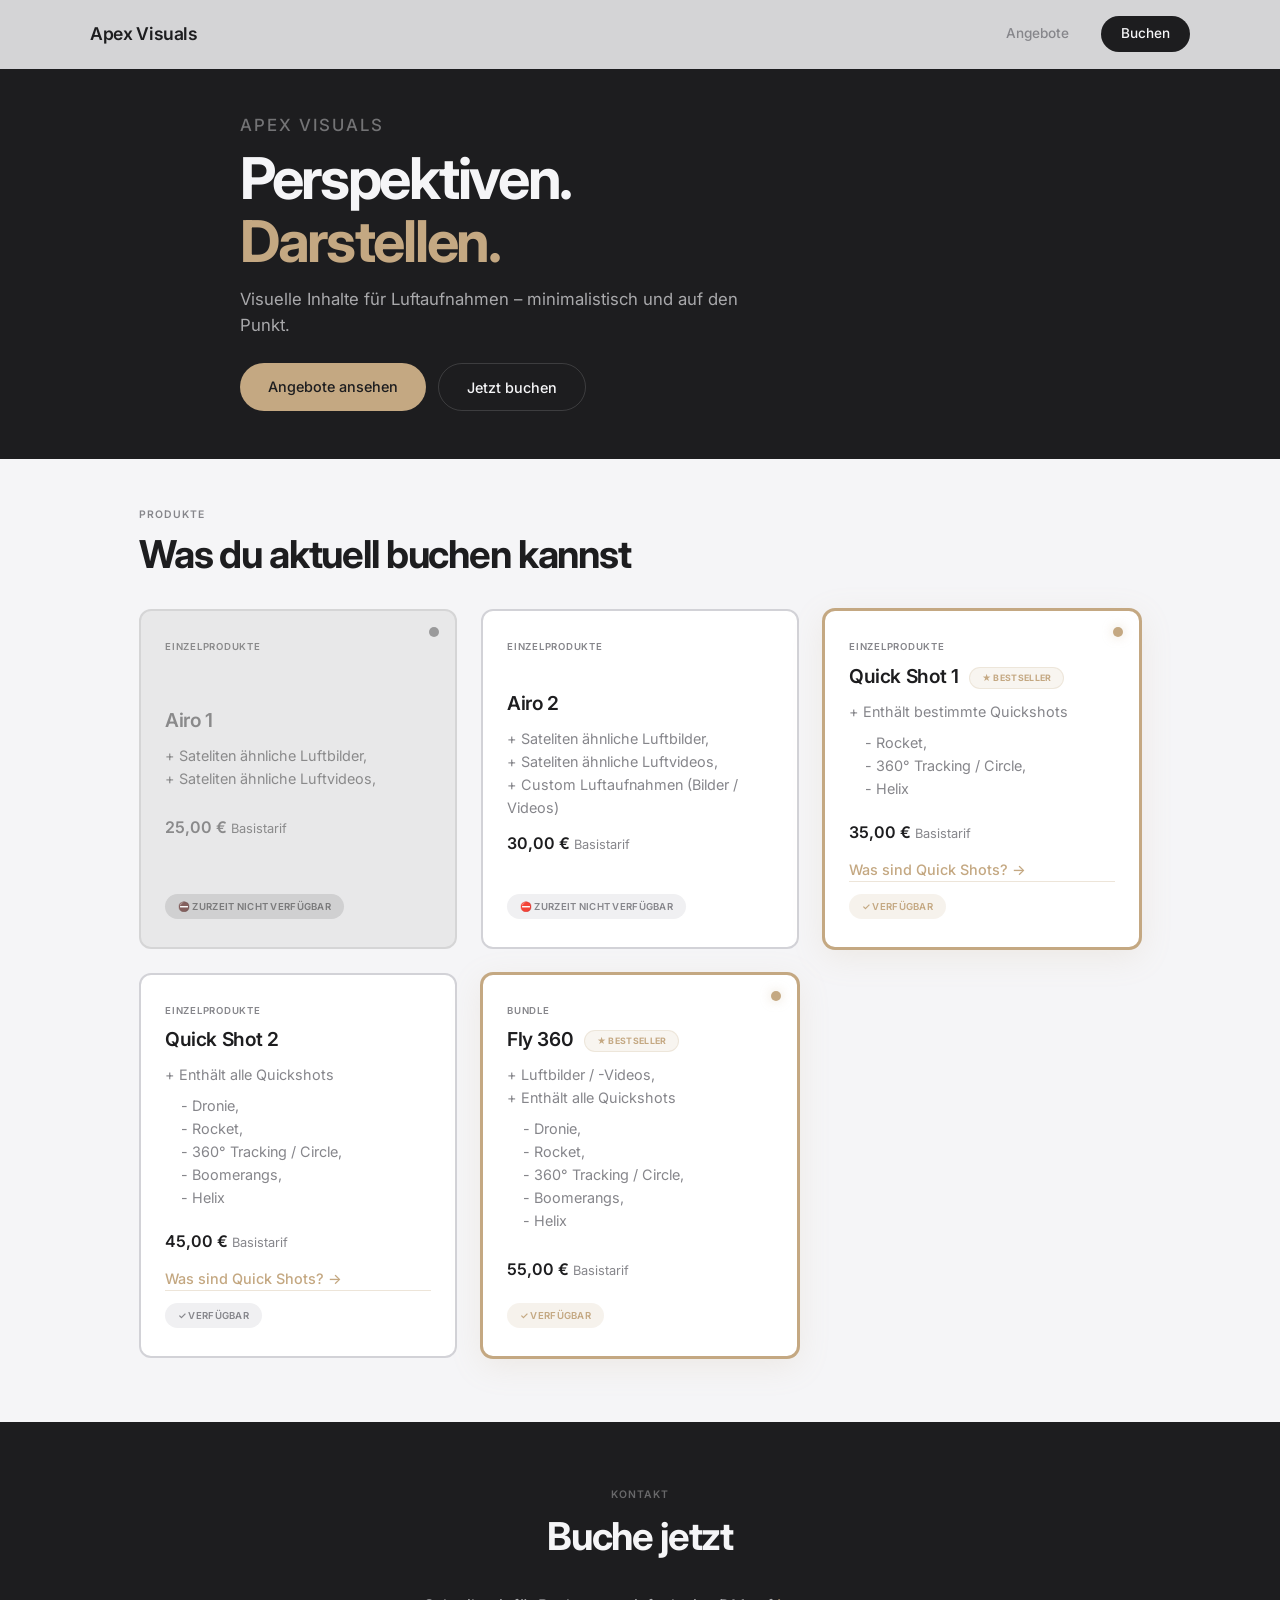
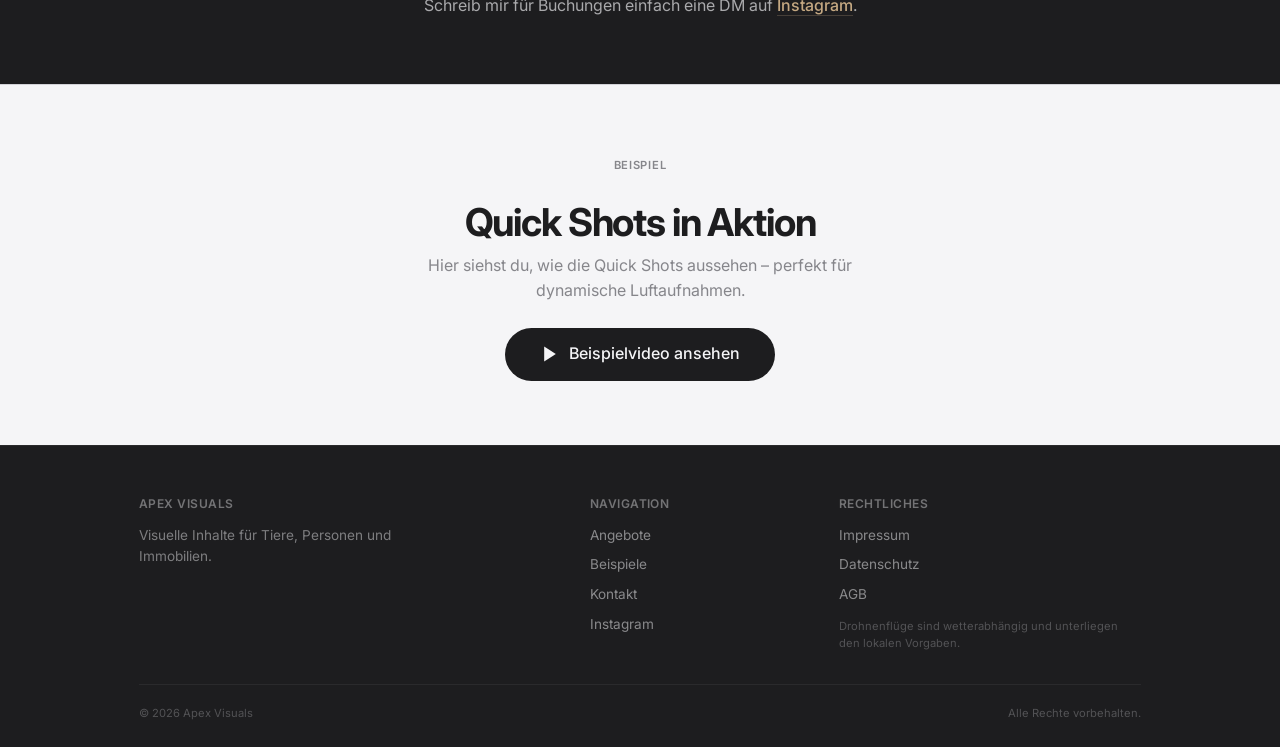
==== commit 7b2de79c: "Changes to be committed: 	modified:   index.html" ====
--- a/index.html
+++ b/index.html
@@ -3,7 +3,7 @@
 <head>
     <meta charset="UTF-8" />
     <meta name="viewport" content="width=device-width, initial-scale=1.0" />
-    <title>Apex Visuals | Fotografie</title>
+    <title>Apex Visuals</title>
     <link rel="preconnect" href="https://fonts.googleapis.com" />
     <link rel="preconnect" href="https://fonts.gstatic.com" crossorigin />
     <link href="https://fonts.googleapis.com/css2?family=Inter:opsz,wght@14..32,300;14..32,400;14..32,500;14..32,600;14..32,700&display=swap" rel="stylesheet" />
@@ -923,7 +923,7 @@
                 </article>
 
                 <!-- Karte 2 – NICHT VERFÜGBAR -->
-                <article class="card card-off">
+                <article class="card">
                     <span class="availability-dot" aria-hidden="true"></span>
                     <p class="card-label">Einzelprodukte</p>
                     <h3>Airo 2</h3>
@@ -954,7 +954,7 @@
                 </article>
 
                 <!-- Karte 4 – VERFÜGBAR -->
-                <article class="card card-on">
+                <article class="card">
                     <span class="availability-dot" aria-hidden="true"></span>
                     <p class="card-label">Einzelprodukte</p>
                     <h3>Quick Shot 2</h3>
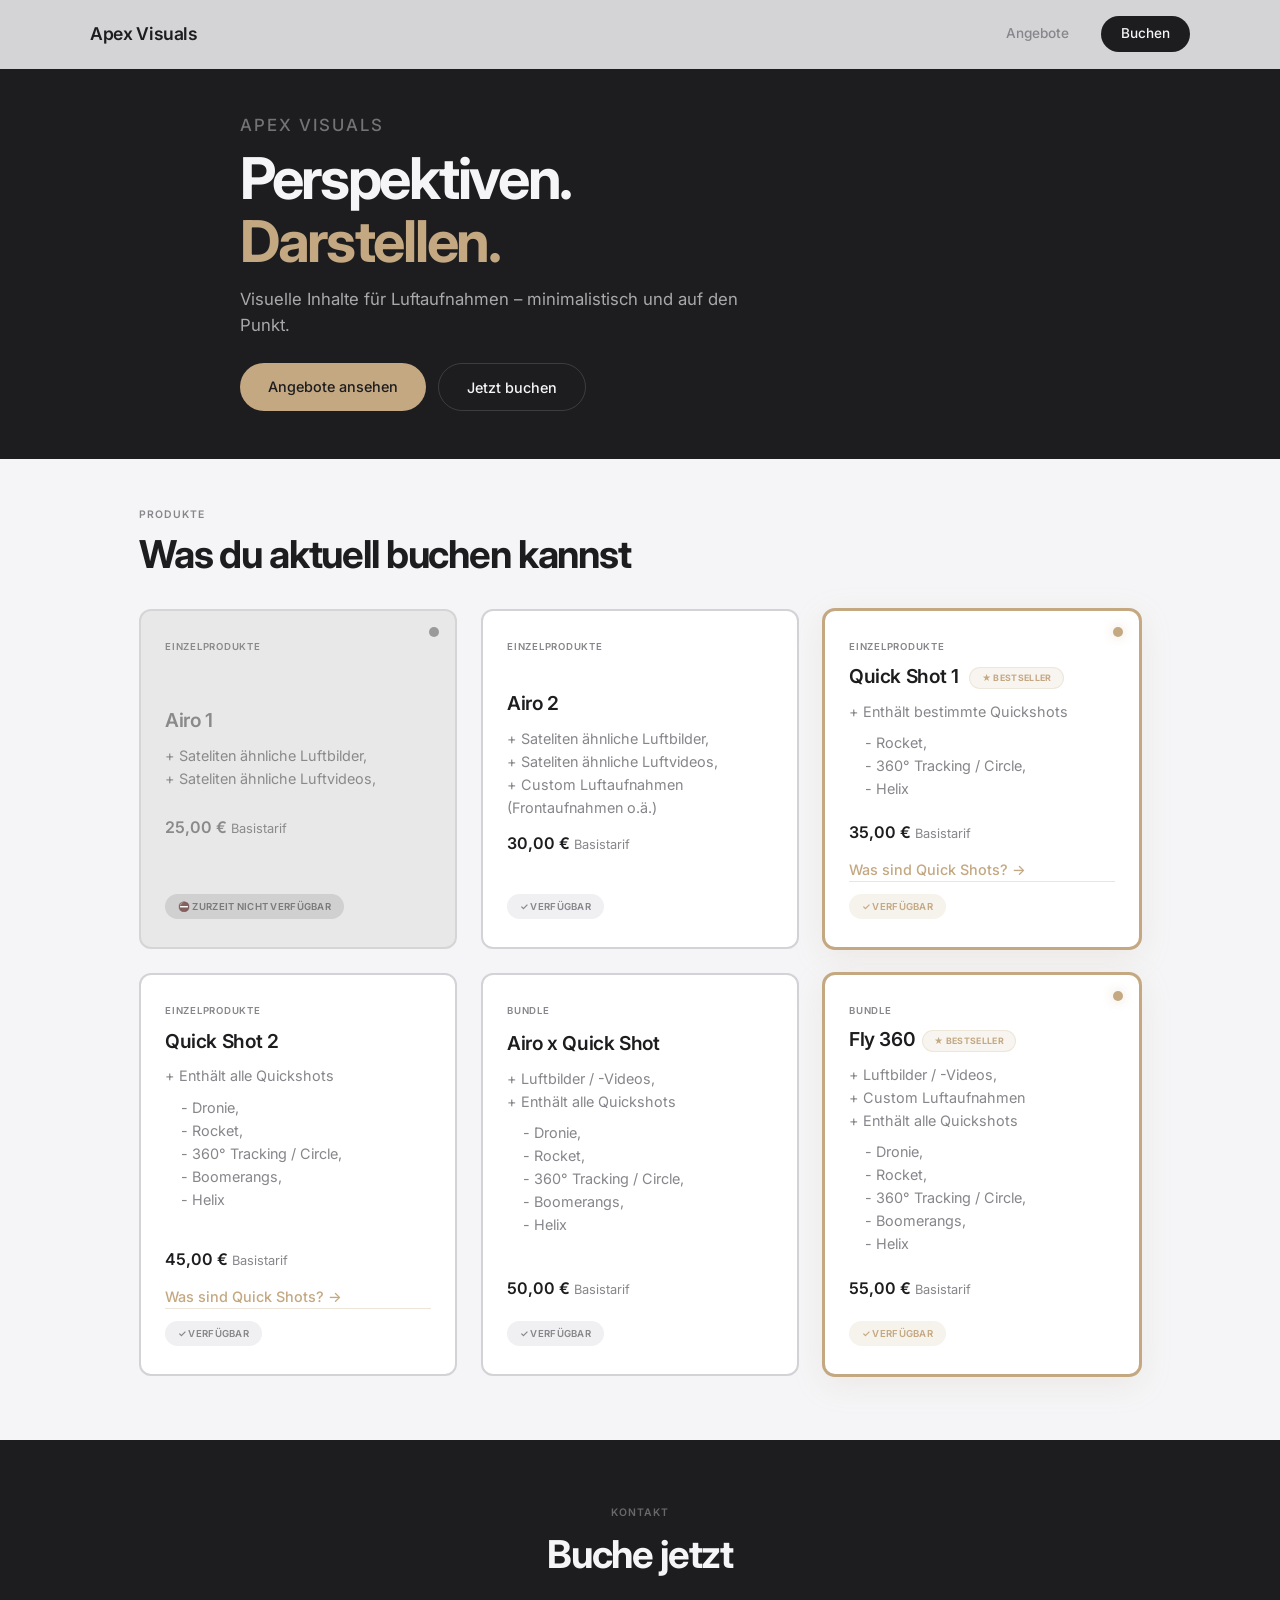
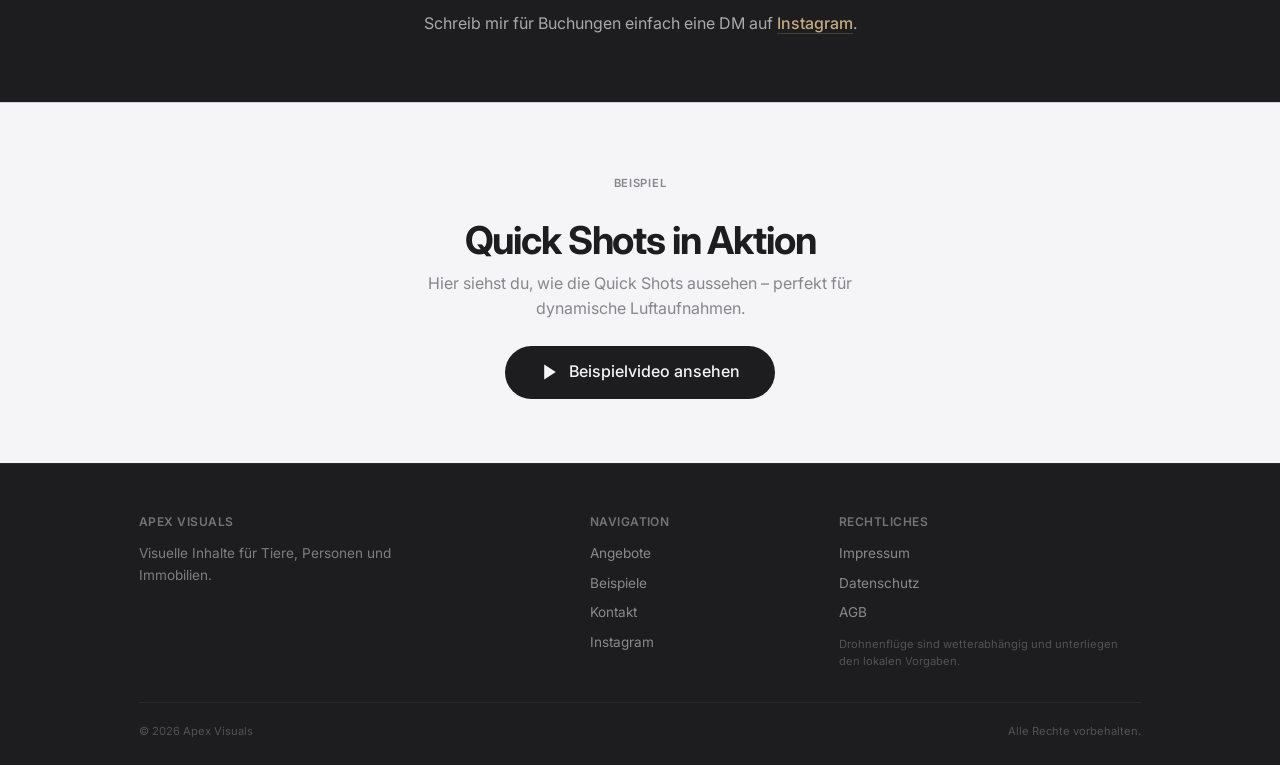
==== commit 5c5ba896: "modified:   index.html" ====
--- a/index.html
+++ b/index.html
@@ -417,6 +417,7 @@
         .card:nth-child(3) { animation-delay: 1980ms; }
         .card:nth-child(4) { animation-delay: 2100ms; }
         .card:nth-child(5) { animation-delay: 2220ms; }
+        .card:nth-child(6) { animation-delay: 2340ms; }
 
         .card:hover {
             transform: translateY(-3px);
@@ -929,9 +930,9 @@
                     <h3>Airo 2</h3>
                     <p> + Sateliten ähnliche Luftbilder,<br>
                         + Sateliten ähnliche Luftvideos,<br>
-                        + Custom Luftaufnahmen  (Bilder / Videos)<br></p>
+                        + Custom Luftaufnahmen (Frontaufnahmen o.ä.)<br></p>
                     <p class="price">30,00&nbsp;€ <small>Basistarif</small></p>
-                    <span class="badge">⛔ Zurzeit Nicht verfügbar</span>
+                    <span class="badge">✓ Verfügbar</span>
                 </article>
 
                 <!-- Karte 3 – VERFÜGBAR -->
@@ -974,11 +975,31 @@
                 </article>
 
                 <!-- Karte 5 – VERFÜGBAR -->
+                <article class="card">
+                    <span class="availability-dot" aria-hidden="true"></span>
+                    <p class="card-label">Bundle</p>
+                    <h3>Airo x Quick Shot</h3>
+                    <p>+ Luftbilder / -Videos,<br>
+                        + Enthält alle Quickshots
+                        <div style="margin-left: 1rem;">
+                        <p>- Dronie,<br>
+                            - Rocket,<br>
+                            - 360° Tracking / Circle,<br>
+                            - Boomerangs,<br>
+                            - Helix</p>
+                        </p>
+                        </div>
+                    </p>
+                    <p class="price">50,00&nbsp;€ <small>Basistarif</small></p>
+                    <span class="badge badge-on">✓ Verfügbar</span>
+                </article>
+
                 <article class="card card-on">
                     <span class="availability-dot" aria-hidden="true"></span>
                     <p class="card-label">Bundle</p>
-                    <h3>Fly 360 <span class="bestseller-badge">★ Bestseller</span></h3>
+                    <h3>Fly 360<span class="bestseller-badge">★ Bestseller</span></h3>
                     <p>+ Luftbilder / -Videos,<br>
+                        + Custom Luftaufnahmen<br>
                         + Enthält alle Quickshots
                         <div style="margin-left: 1rem;">
                         <p>- Dronie,<br>
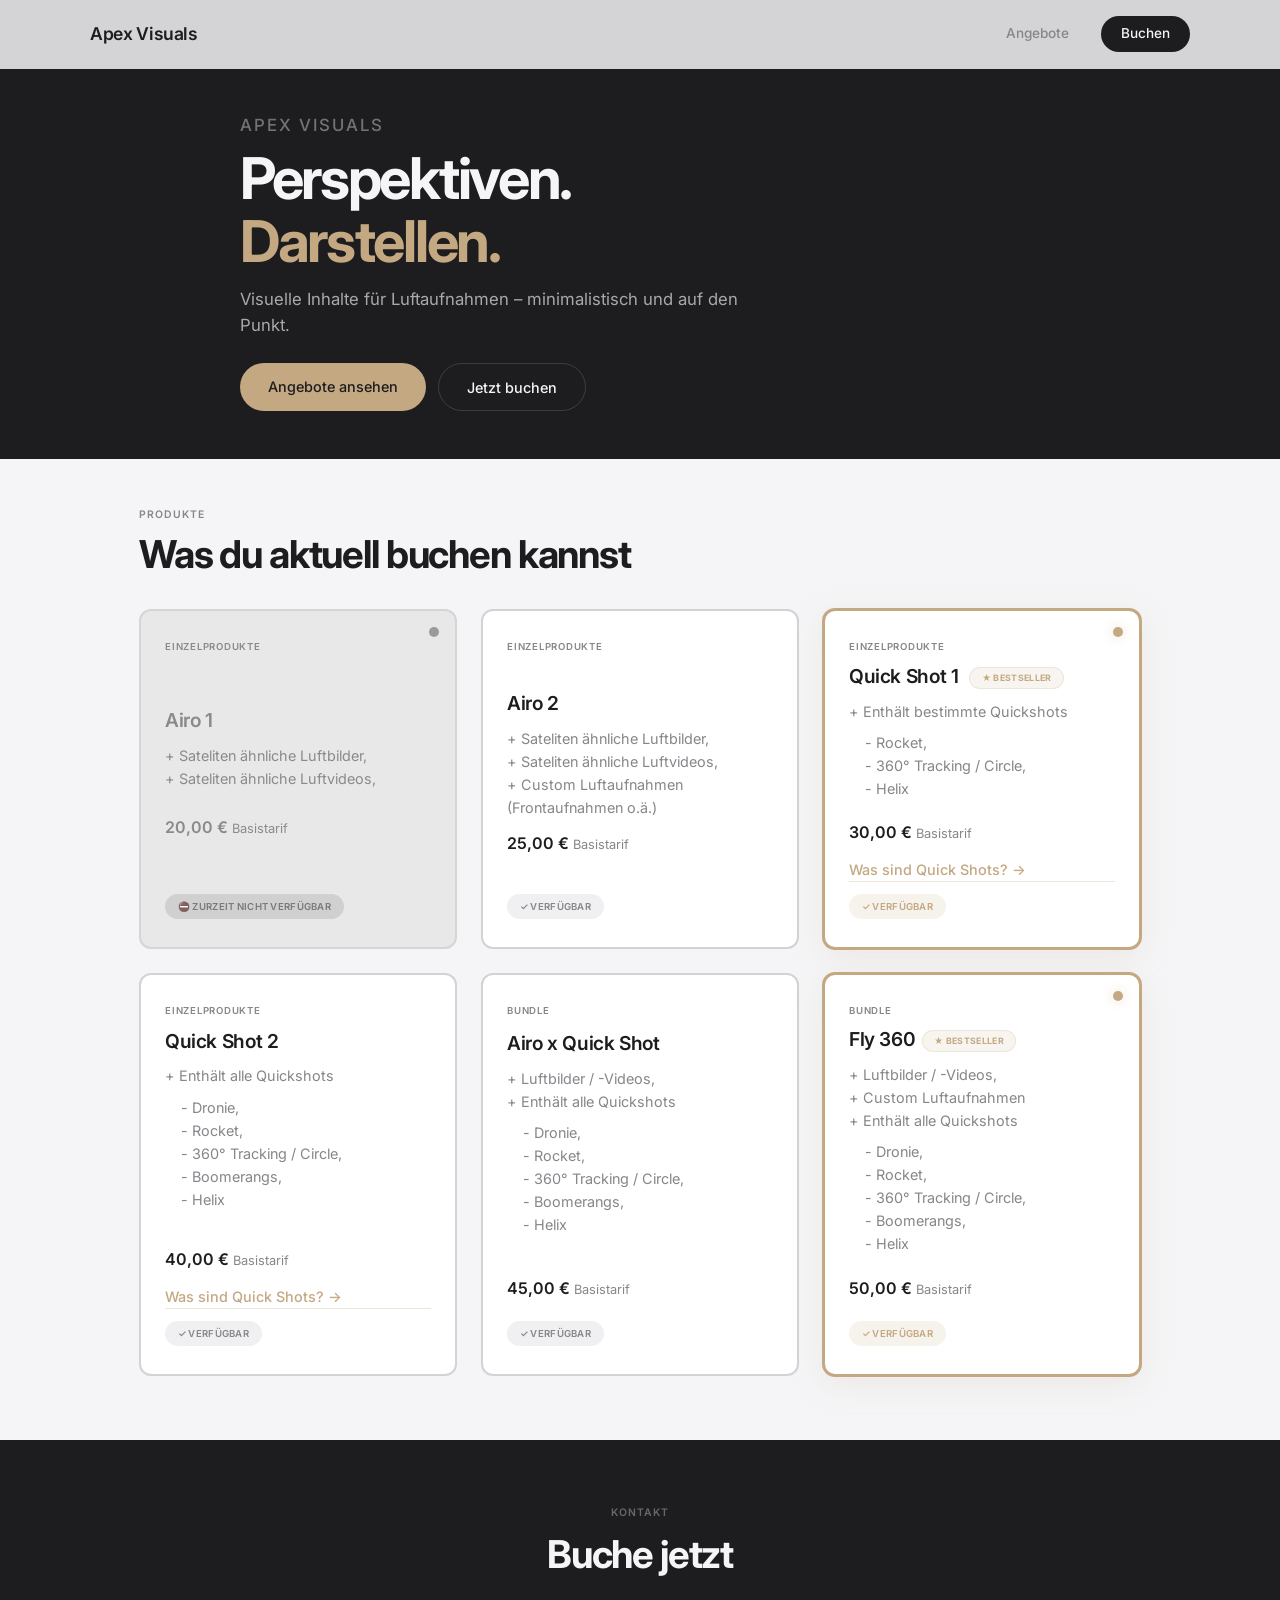
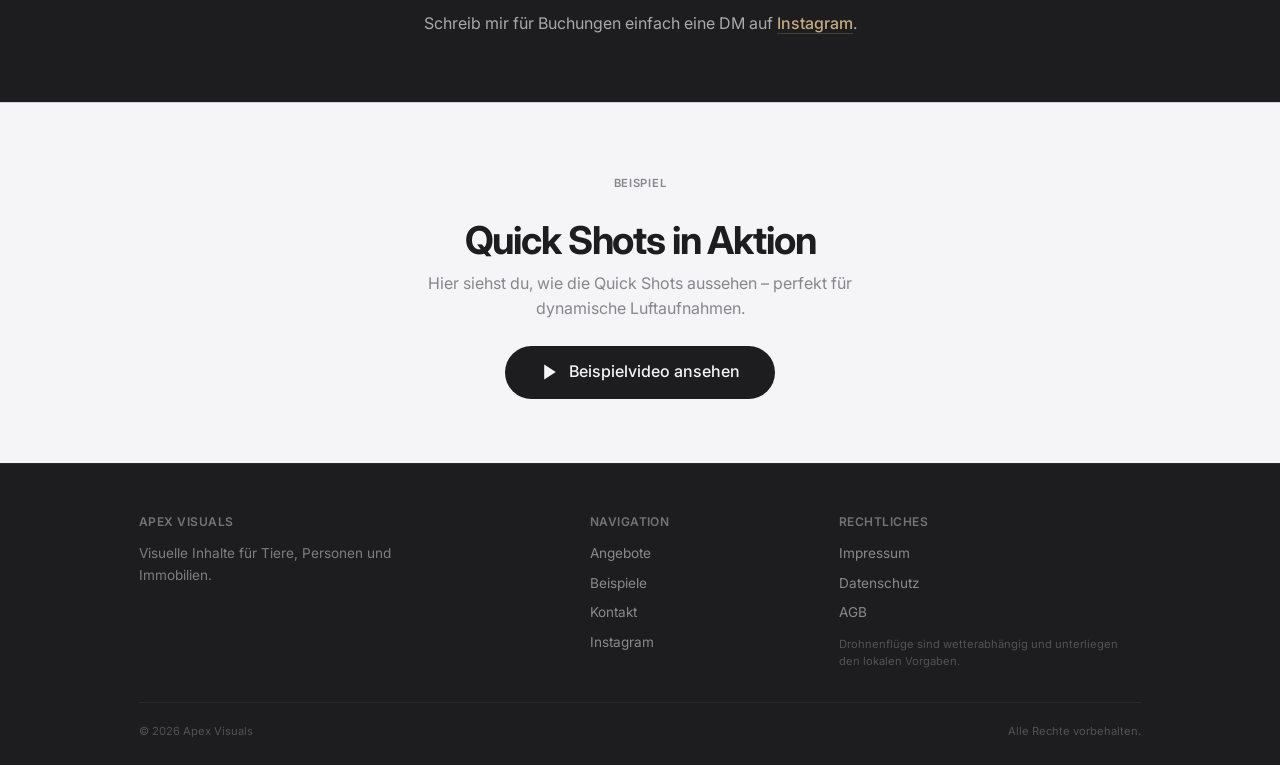
==== commit 112c024e: "-" ====
--- a/index.html
+++ b/index.html
@@ -874,7 +874,7 @@
     <!-- ===== HEADER ===== -->
     <header class="header" role="banner">
         <div class="container">
-            <a href="index.html" class="logo" aria-label="Apex Visuals – Zur Startseite">Apex Visuals</a>
+            <a href="/" class="logo" aria-label="Apex Visuals – Zur Startseite">Apex Visuals</a>
             <nav class="nav-links" aria-label="Hauptnavigation">
                 <a href="index.html#services" class="nav-link">Angebote</a>
                 <a href="index.html#contact" class="nav-link nav-link-cta">Buchen</a>
@@ -919,7 +919,7 @@
                     <h3>Airo 1</h3>
                     <p> + Sateliten ähnliche Luftbilder,<br>
                     + Sateliten ähnliche Luftvideos,<br></p>
-                    <p class="price">25,00&nbsp;€ <small>Basistarif</small></p>
+                    <p class="price">20,00&nbsp;€ <small>Basistarif</small></p>
                     <span class="badge">⛔ Zurzeit Nicht verfügbar</span>
                 </article>
 
@@ -931,7 +931,7 @@
                     <p> + Sateliten ähnliche Luftbilder,<br>
                         + Sateliten ähnliche Luftvideos,<br>
                         + Custom Luftaufnahmen (Frontaufnahmen o.ä.)<br></p>
-                    <p class="price">30,00&nbsp;€ <small>Basistarif</small></p>
+                    <p class="price">25,00&nbsp;€ <small>Basistarif</small></p>
                     <span class="badge">✓ Verfügbar</span>
                 </article>
 
@@ -949,7 +949,7 @@
                         </p>
                         </div>
                     </p>
-                    <p class="price">35,00&nbsp;€ <small>Basistarif</small></p>
+                    <p class="price">30,00&nbsp;€ <small>Basistarif</small></p>
                     <a href="#video" style="color: var(--color-accent); font-weight: 500; font-size: 0.9rem; margin-top: 0.25rem; display: inline-block; border-bottom: 1px solid rgba(196, 168, 130, 0.3); transition: border-color var(--transition);">Was sind Quick Shots? →</a>
                     <span class="badge">✓ Verfügbar</span>
                 </article>
@@ -969,7 +969,7 @@
                         </p>
                         </div>
                     </p>
-                    <p class="price">45,00&nbsp;€ <small>Basistarif</small></p>
+                    <p class="price">40,00&nbsp;€ <small>Basistarif</small></p>
                     <a href="#video" style="color: var(--color-accent); font-weight: 500; font-size: 0.9rem; margin-top: 0.25rem; display: inline-block; border-bottom: 1px solid rgba(196, 168, 130, 0.3); transition: border-color var(--transition);">Was sind Quick Shots? →</a>
                     <span class="badge">✓ Verfügbar</span>
                 </article>
@@ -990,7 +990,7 @@
                         </p>
                         </div>
                     </p>
-                    <p class="price">50,00&nbsp;€ <small>Basistarif</small></p>
+                    <p class="price">45,00&nbsp;€ <small>Basistarif</small></p>
                     <span class="badge badge-on">✓ Verfügbar</span>
                 </article>
 
@@ -1010,7 +1010,7 @@
                         </p>
                         </div>
                     </p>
-                    <p class="price">55,00&nbsp;€ <small>Basistarif</small></p>
+                    <p class="price">50,00&nbsp;€ <small>Basistarif</small></p>
                     <span class="badge badge-on">✓ Verfügbar</span>
                 </article>
 
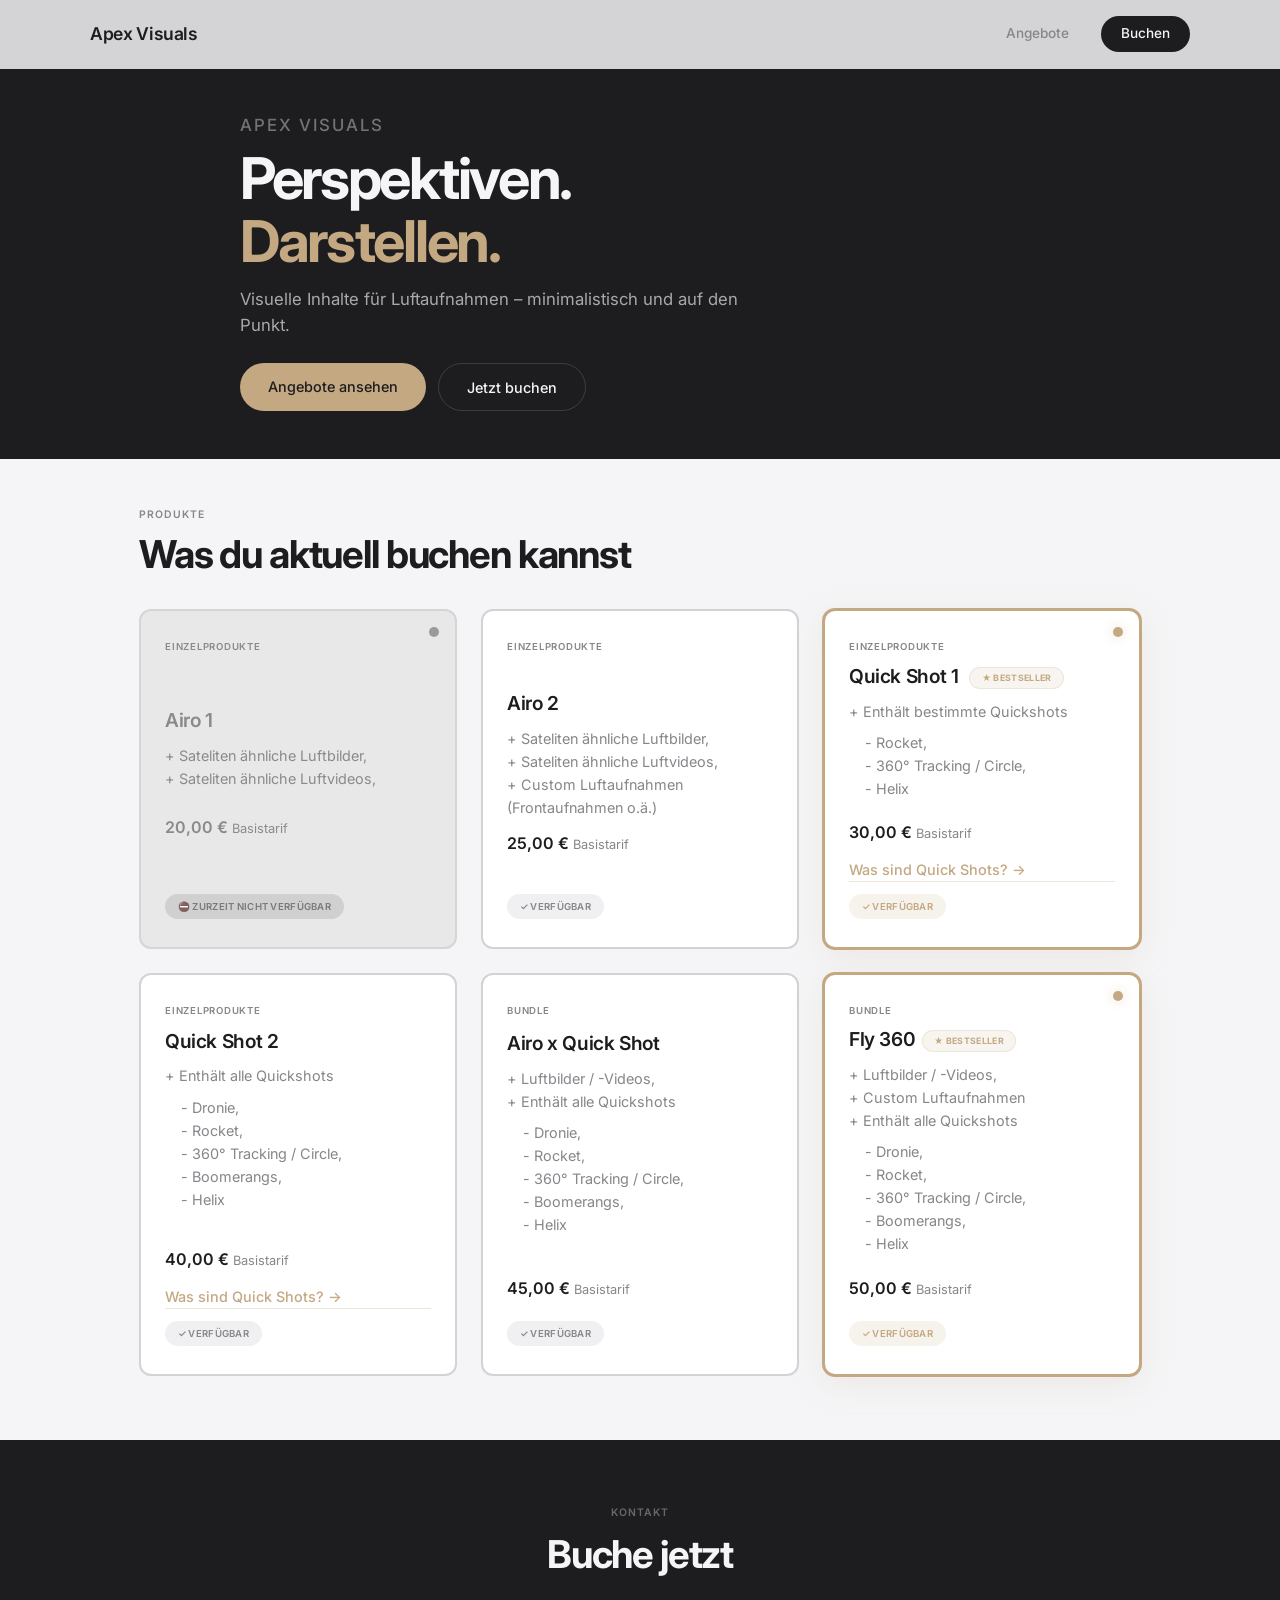
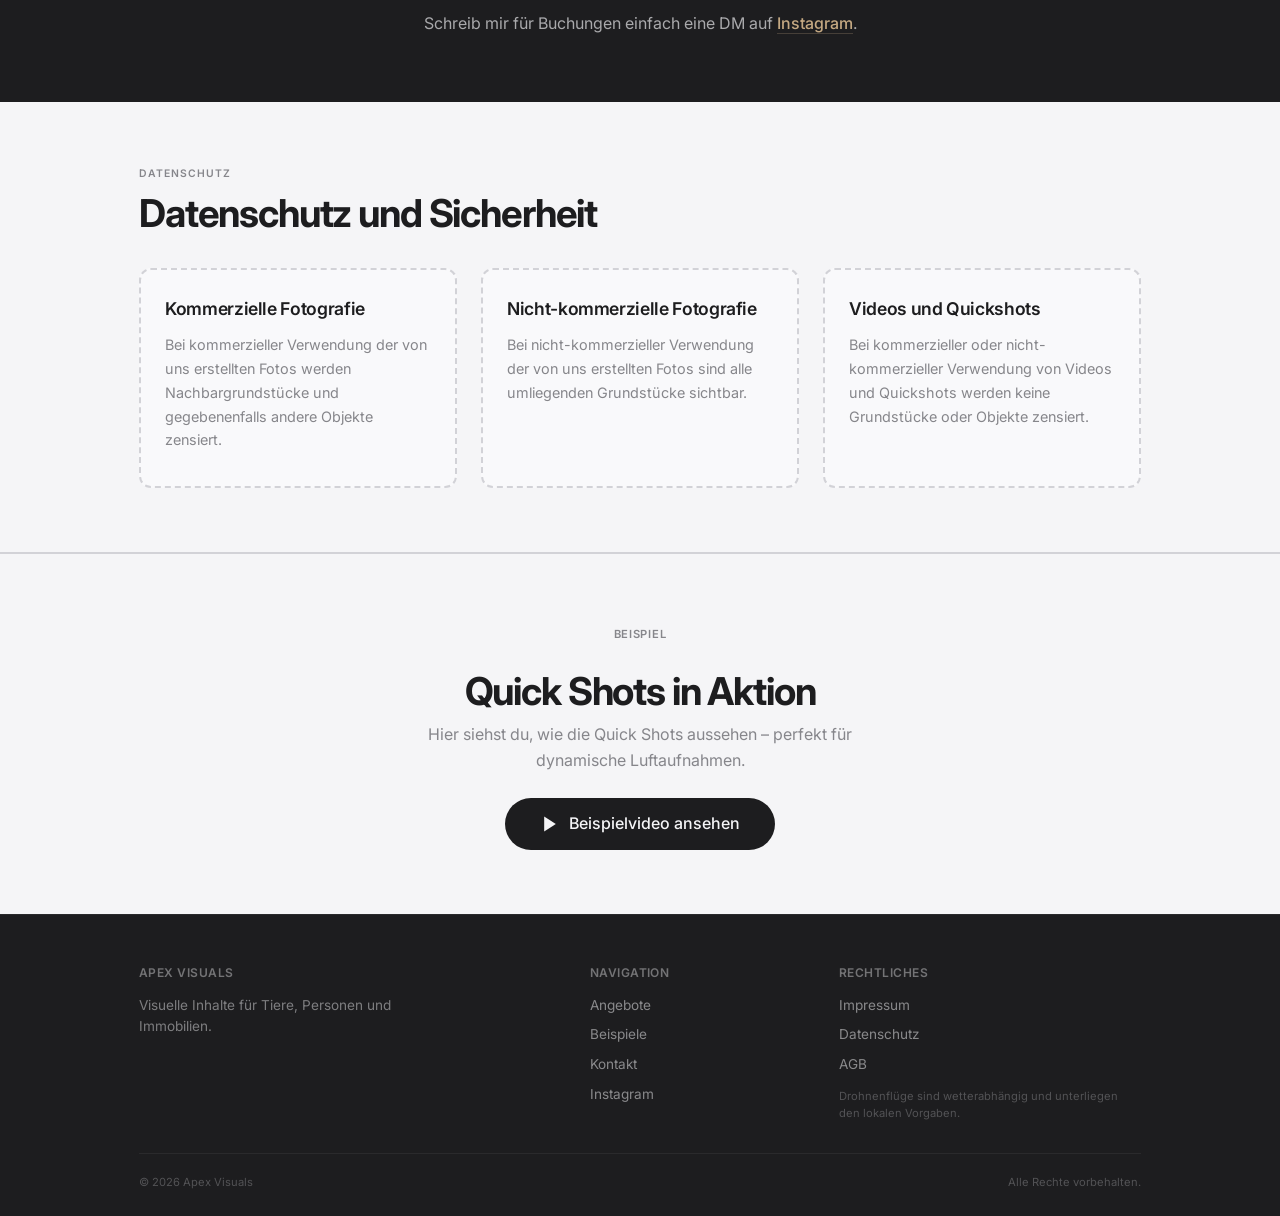
==== commit dbdb1835: "-" ====
--- a/index.html
+++ b/index.html
@@ -164,10 +164,10 @@
         }
 
         /* Verzögerungen – angepasst an die oberen Animationen */
-        .animate-on-scroll .delay-1 { transition-delay: 0.08s; }
-        .animate-on-scroll .delay-2 { transition-delay: 0.16s; }
-        .animate-on-scroll .delay-3 { transition-delay: 0.24s; }
-        .animate-on-scroll .delay-4 { transition-delay: 0.32s; }
+        .animate-on-scroll.delay-1 { transition-delay: 0.08s; }
+        .animate-on-scroll.delay-2 { transition-delay: 0.16s; }
+        .animate-on-scroll.delay-3 { transition-delay: 0.24s; }
+        .animate-on-scroll.delay-4 { transition-delay: 0.32s; }
 
         /* Footer-Spalten mit größeren Abständen (wie ursprünglich) */
         .footer-col-1 { transition-delay: 0.10s; }
@@ -714,6 +714,48 @@
         }
 
         /* ============================================
+               DATENSCHUTZ & SICHERHEIT
+            ============================================ */
+        .privacy-section {
+            padding: 4rem 1.5rem;
+            background: var(--color-bg);
+            border-bottom: 1px solid var(--color-border);
+        }
+
+        .privacy-section .container {
+            max-width: 1050px;
+        }
+
+        .privacy-grid {
+            display: grid;
+            grid-template-columns: repeat(3, 1fr);
+            gap: 1.5rem;
+        }
+
+        .privacy-card {
+            min-height: 220px;
+            border: 2px dashed var(--color-border);
+            border-radius: var(--radius);
+            background: rgba(255, 255, 255, 0.45);
+            padding: 1.75rem 1.5rem;
+        }
+
+        .privacy-card h3 {
+            font-size: 1.1rem;
+            font-weight: 600;
+            letter-spacing: -0.02em;
+            line-height: 1.3;
+            color: var(--color-text);
+            margin-bottom: 0.75rem;
+        }
+
+        .privacy-card p {
+            color: var(--color-text-secondary);
+            font-size: 0.9rem;
+            line-height: 1.65;
+        }
+
+        /* ============================================
                FOOTER
             ============================================ */
         .footer {
@@ -793,6 +835,9 @@
             .cards-grid {
                 grid-template-columns: repeat(2, 1fr);
             }
+            .privacy-grid {
+                grid-template-columns: repeat(2, 1fr);
+            }
             .footer-grid {
                 grid-template-columns: 1fr 1fr;
             }
@@ -800,6 +845,9 @@
 
         @media (max-width: 680px) {
             .cards-grid {
+                grid-template-columns: 1fr;
+            }
+            .privacy-grid {
                 grid-template-columns: 1fr;
             }
             .footer-grid {
@@ -1029,6 +1077,31 @@
                 Schreib mir für Buchungen einfach eine DM auf
                 <a href="https://www.instagram.com/milan_.1410/" target="_blank" rel="noopener noreferrer">Instagram</a>.
             </p>
+        </div>
+    </section>
+
+    <!-- ===== DATENSCHUTZ & SICHERHEIT (Viewport-Animation) ===== -->
+    <section id="datenschutz-sicherheit" class="privacy-section" aria-labelledby="privacy-title">
+        <div class="container">
+            <div class="section-heading animate-on-scroll delay-1">
+                <p class="label">Datenschutz</p>
+                <h2 id="privacy-title">Datenschutz und Sicherheit</h2>
+            </div>
+
+            <div class="privacy-grid" aria-label="Datenschutz-Hinweise">
+                <article class="privacy-card commercial-photo-privacy animate-on-scroll delay-2">
+                    <h3>Kommerzielle Fotografie</h3>
+                    <p>Bei kommerzieller Verwendung der von uns erstellten Fotos werden Nachbargrundstücke und gegebenenfalls andere Objekte zensiert.</p>
+                </article>
+                <article class="privacy-card private-photo-privacy animate-on-scroll delay-3">
+                    <h3>Nicht-kommerzielle Fotografie</h3>
+                    <p>Bei nicht-kommerzieller Verwendung der von uns erstellten Fotos sind alle umliegenden Grundstücke sichtbar.</p>
+                </article>
+                <article class="privacy-card video-privacy animate-on-scroll delay-4">
+                    <h3>Videos und Quickshots</h3>
+                    <p>Bei kommerzieller oder nicht-kommerzieller Verwendung von Videos und Quickshots werden keine Grundstücke oder Objekte zensiert.</p>
+                </article>
+            </div>
         </div>
     </section>
 
@@ -1115,4 +1188,4 @@
     </script>
 
 </body>
-</html>+</html>
